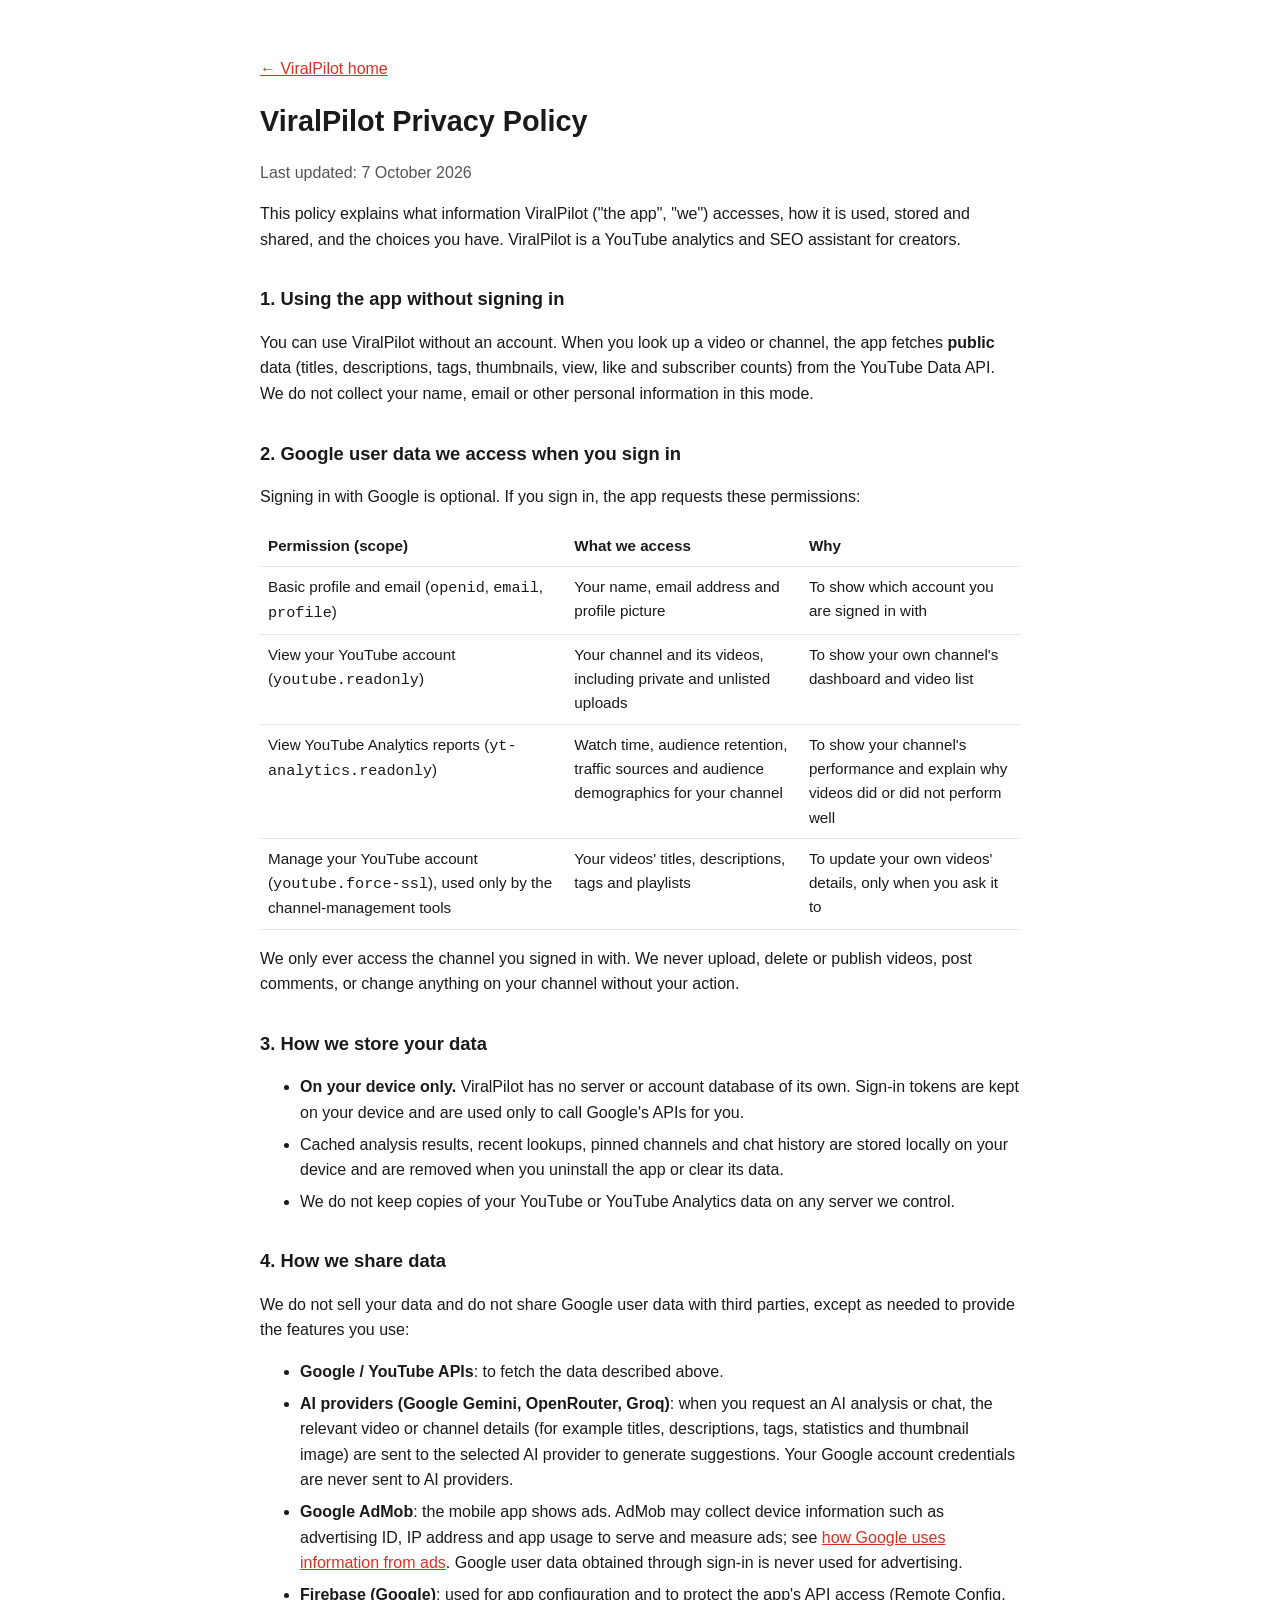
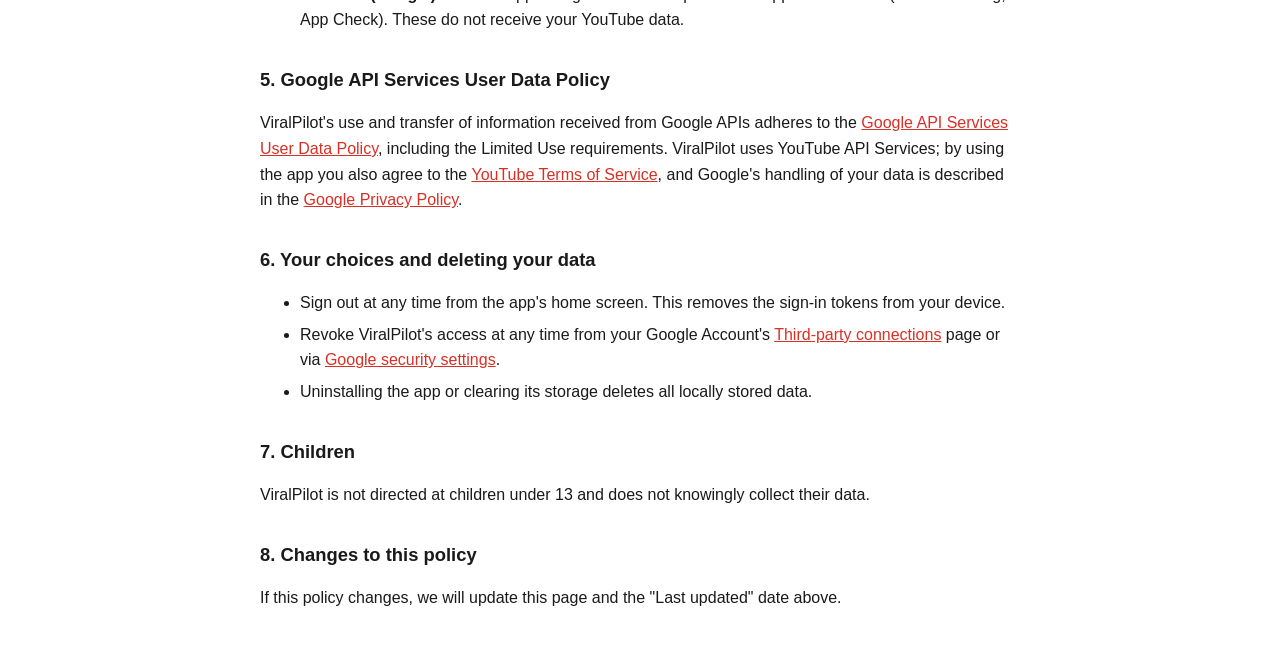
==== privacy.html @ 3373c1d6 "Add ViralPilot homepage and privacy policy for OAuth verification Co-Authored-By: Claude Opus 5.5 <n" ====
<!doctype html>
<html lang="en">
<head>
<meta charset="utf-8">
<meta name="viewport" content="width=device-width, initial-scale=1">
<title>ViralPilot Privacy Policy</title>
<style>
  :root { --bg:#ffffff; --fg:#1a1a1a; --muted:#555; --accent:#d93025; --line:#e5e5e5; }
  @media (prefers-color-scheme: dark) { :root { --bg:#121212; --fg:#eeeeee; --muted:#aaa; --accent:#ff6b5e; --line:#2a2a2a; } }
  body { margin:0; background:var(--bg); color:var(--fg); font:16px/1.6 -apple-system, BlinkMacSystemFont, "Segoe UI", Roboto, sans-serif; }
  main { max-width:760px; margin:0 auto; padding:40px 16px; }
  h1 { font-size:1.8rem; margin:0 0 4px; }
  h2 { font-size:1.15rem; margin-top:32px; }
  .muted { color:var(--muted); }
  a { color:var(--accent); }
  li { margin:6px 0; }
  table { border-collapse:collapse; width:100%; font-size:.95rem; }
  th, td { text-align:left; vertical-align:top; padding:8px; border-bottom:1px solid var(--line); }
  .wrap { overflow-x:auto; }
</style>
</head>
<body>
<main>
  <p><a href="./">← ViralPilot home</a></p>
  <h1>ViralPilot Privacy Policy</h1>
  <p class="muted">Last updated: 7 October 2026</p>

  <p>This policy explains what information ViralPilot ("the app", "we") accesses, how it is used,
  stored and shared, and the choices you have. ViralPilot is a YouTube analytics and SEO
  assistant for creators.</p>

  <h2>1. Using the app without signing in</h2>
  <p>You can use ViralPilot without an account. When you look up a video or channel, the app
  fetches <strong>public</strong> data (titles, descriptions, tags, thumbnails, view, like and
  subscriber counts) from the YouTube Data API. We do not collect your name, email or other
  personal information in this mode.</p>

  <h2>2. Google user data we access when you sign in</h2>
  <p>Signing in with Google is optional. If you sign in, the app requests these permissions:</p>
  <div class="wrap"><table>
    <tr><th>Permission (scope)</th><th>What we access</th><th>Why</th></tr>
    <tr><td>Basic profile and email (<code>openid</code>, <code>email</code>, <code>profile</code>)</td>
        <td>Your name, email address and profile picture</td>
        <td>To show which account you are signed in with</td></tr>
    <tr><td>View your YouTube account (<code>youtube.readonly</code>)</td>
        <td>Your channel and its videos, including private and unlisted uploads</td>
        <td>To show your own channel's dashboard and video list</td></tr>
    <tr><td>View YouTube Analytics reports (<code>yt-analytics.readonly</code>)</td>
        <td>Watch time, audience retention, traffic sources and audience demographics for your channel</td>
        <td>To show your channel's performance and explain why videos did or did not perform well</td></tr>
    <tr><td>Manage your YouTube account (<code>youtube.force-ssl</code>), used only by the channel-management tools</td>
        <td>Your videos' titles, descriptions, tags and playlists</td>
        <td>To update your own videos' details, only when you ask it to</td></tr>
  </table></div>
  <p>We only ever access the channel you signed in with. We never upload, delete or publish
  videos, post comments, or change anything on your channel without your action.</p>

  <h2>3. How we store your data</h2>
  <ul>
    <li><strong>On your device only.</strong> ViralPilot has no server or account database of its own.
      Sign-in tokens are kept on your device and are used only to call Google's APIs for you.</li>
    <li>Cached analysis results, recent lookups, pinned channels and chat history are stored
      locally on your device and are removed when you uninstall the app or clear its data.</li>
    <li>We do not keep copies of your YouTube or YouTube Analytics data on any server we control.</li>
  </ul>

  <h2>4. How we share data</h2>
  <p>We do not sell your data and do not share Google user data with third parties, except as
  needed to provide the features you use:</p>
  <ul>
    <li><strong>Google / YouTube APIs</strong>: to fetch the data described above.</li>
    <li><strong>AI providers (Google Gemini, OpenRouter, Groq)</strong>: when you request an AI analysis
      or chat, the relevant video or channel details (for example titles, descriptions, tags,
      statistics and thumbnail image) are sent to the selected AI provider to generate suggestions.
      Your Google account credentials are never sent to AI providers.</li>
    <li><strong>Google AdMob</strong>: the mobile app shows ads. AdMob may collect device information
      such as advertising ID, IP address and app usage to serve and measure ads; see
      <a href="https://policies.google.com/technologies/ads">how Google uses information from ads</a>.
      Google user data obtained through sign-in is never used for advertising.</li>
    <li><strong>Firebase (Google)</strong>: used for app configuration and to protect the app's API
      access (Remote Config, App Check). These do not receive your YouTube data.</li>
  </ul>

  <h2>5. Google API Services User Data Policy</h2>
  <p>ViralPilot's use and transfer of information received from Google APIs adheres to the
  <a href="https://developers.google.com/terms/api-services-user-data-policy">Google API Services User Data Policy</a>,
  including the Limited Use requirements. ViralPilot uses YouTube API Services; by using the app
  you also agree to the <a href="https://www.youtube.com/t/terms">YouTube Terms of Service</a>, and
  Google's handling of your data is described in the
  <a href="https://policies.google.com/privacy">Google Privacy Policy</a>.</p>

  <h2>6. Your choices and deleting your data</h2>
  <ul>
    <li>Sign out at any time from the app's home screen. This removes the sign-in tokens from your device.</li>
    <li>Revoke ViralPilot's access at any time from your Google Account's
      <a href="https://myaccount.google.com/permissions">Third-party connections</a> page or via
      <a href="https://security.google.com/settings/security/permissions">Google security settings</a>.</li>
    <li>Uninstalling the app or clearing its storage deletes all locally stored data.</li>
  </ul>

  <h2>7. Children</h2>
  <p>ViralPilot is not directed at children under 13 and does not knowingly collect their data.</p>

  <h2>8. Changes to this policy</h2>
  <p>If this policy changes, we will update this page and the "Last updated" date above.</p>
</main>
</body>
</html>
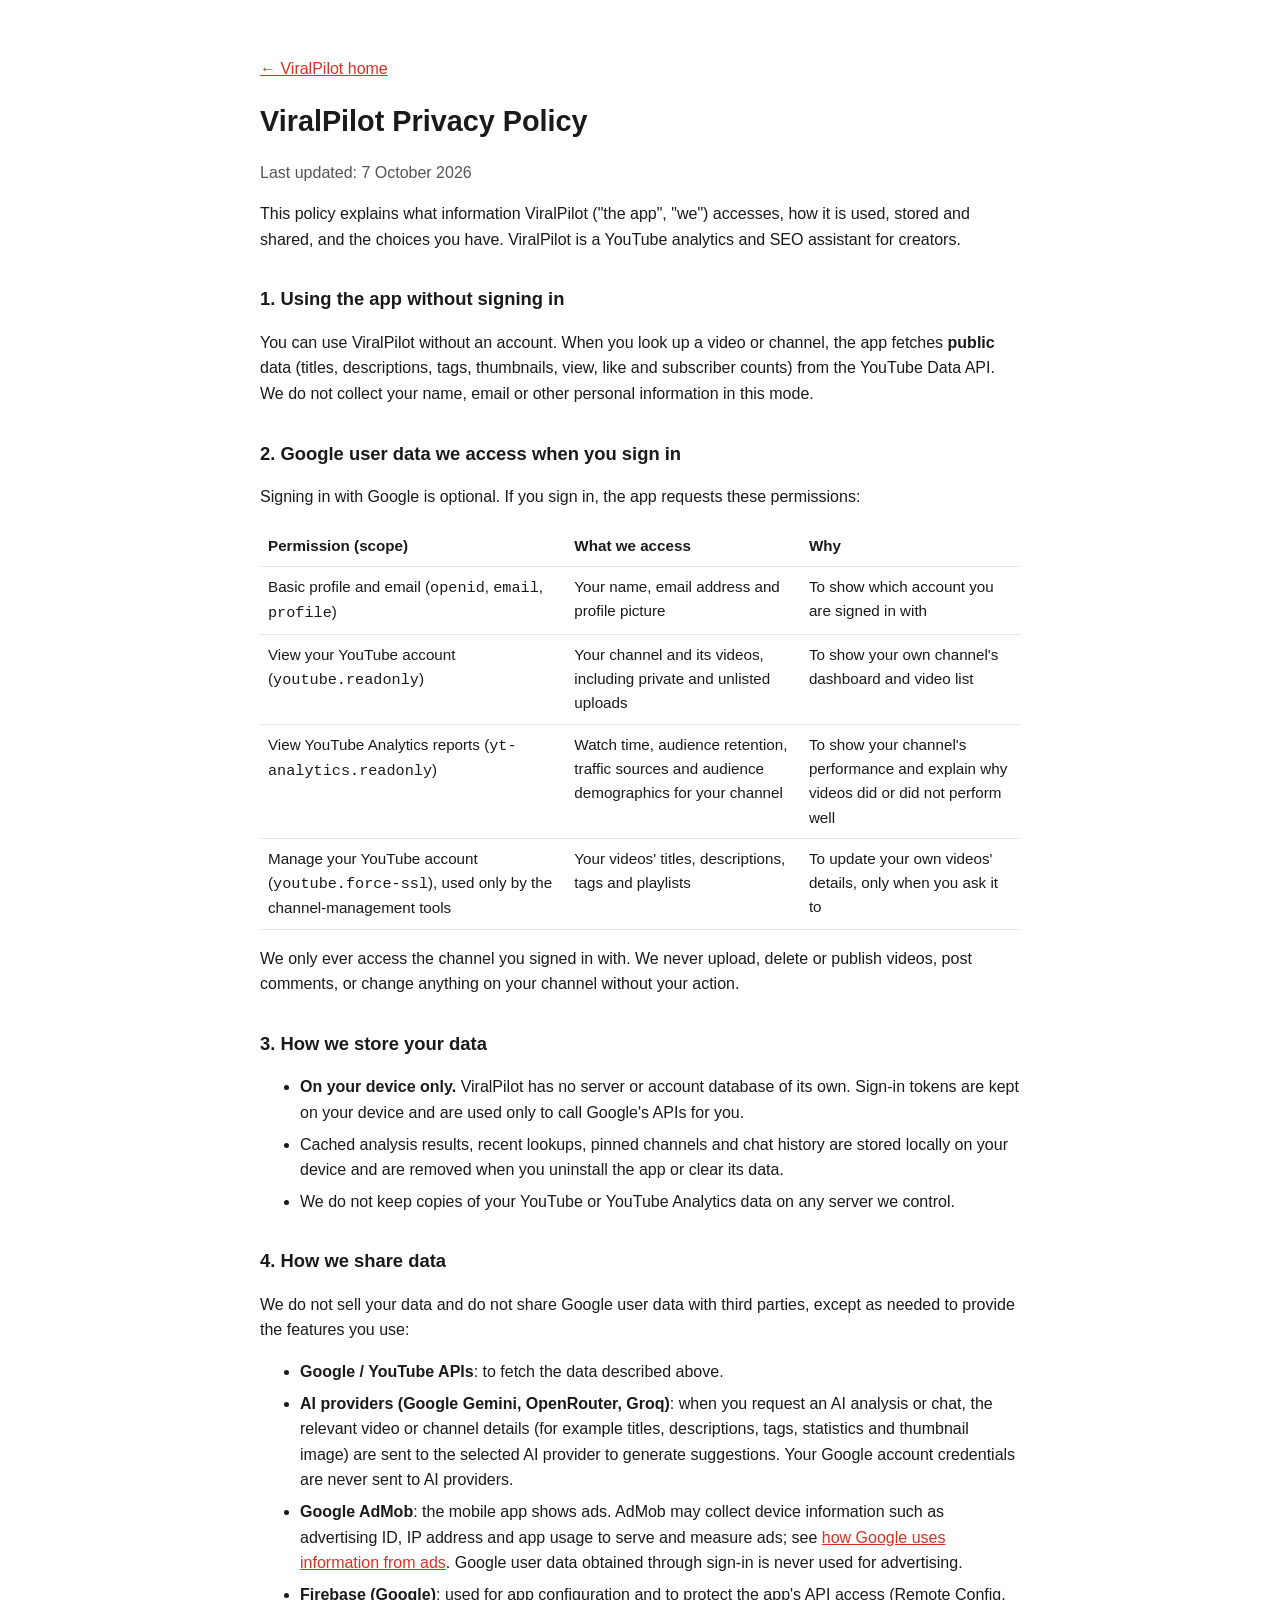
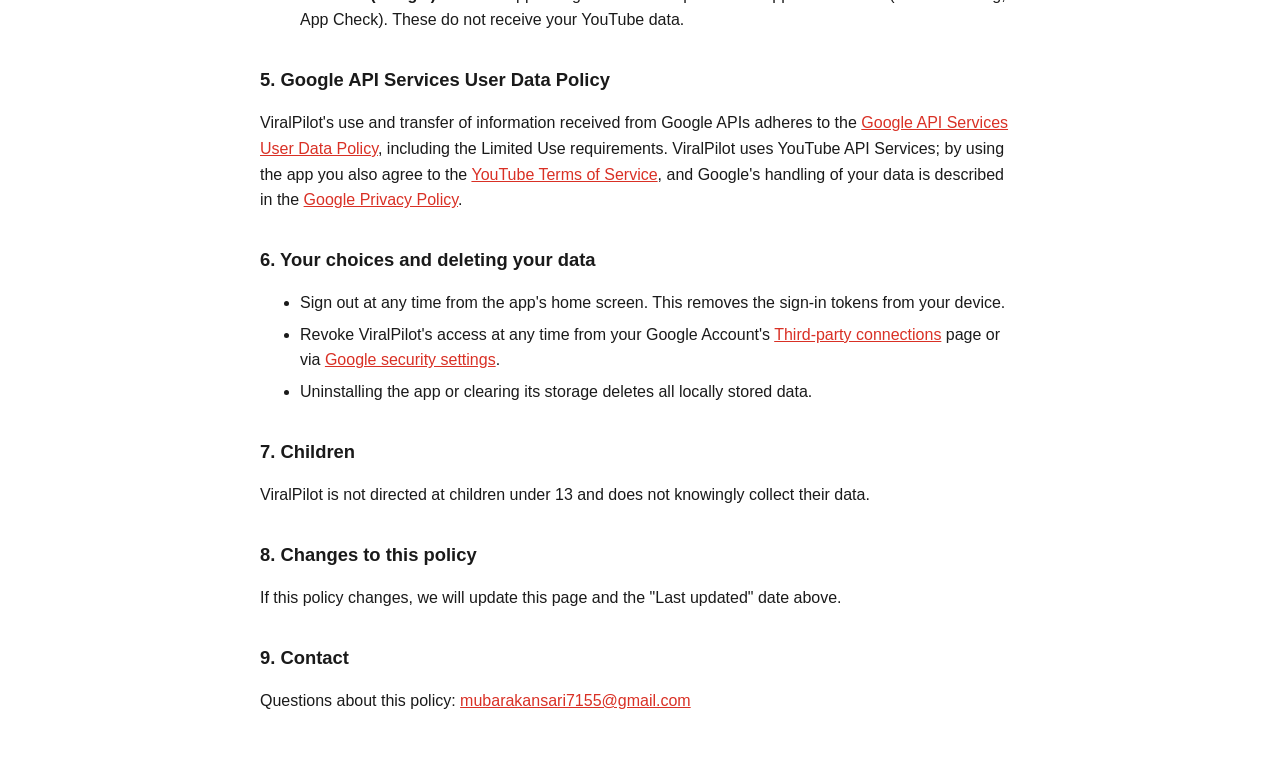
==== commit 98870415: "Add contact email to privacy policy Co-Authored-By: Claude Opus 5.5 <noreply@anthropic.com>" ====
--- a/privacy.html
+++ b/privacy.html
@@ -103,6 +103,9 @@
 
   <h2>8. Changes to this policy</h2>
   <p>If this policy changes, we will update this page and the "Last updated" date above.</p>
+
+  <h2>9. Contact</h2>
+  <p>Questions about this policy: <a href="mailto:mubarakansari7155@gmail.com">mubarakansari7155@gmail.com</a></p>
 </main>
 </body>
 </html>
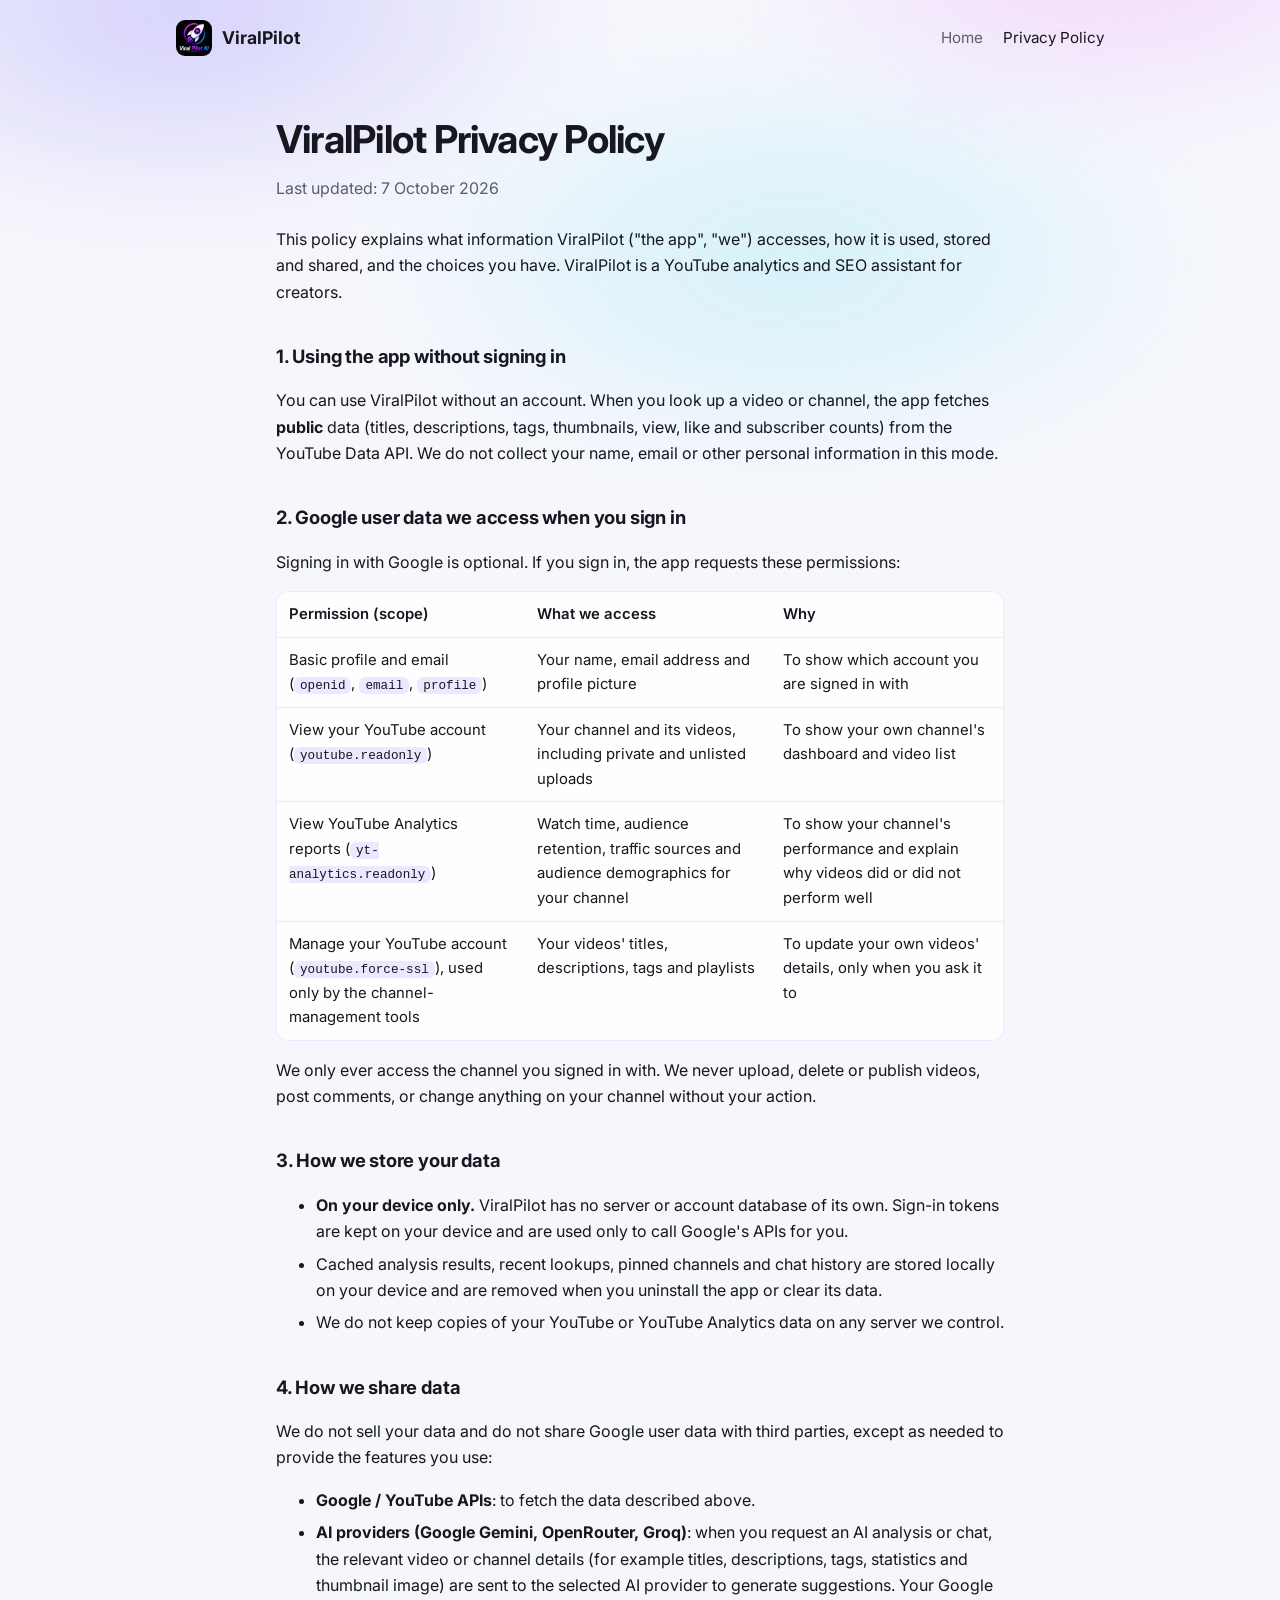
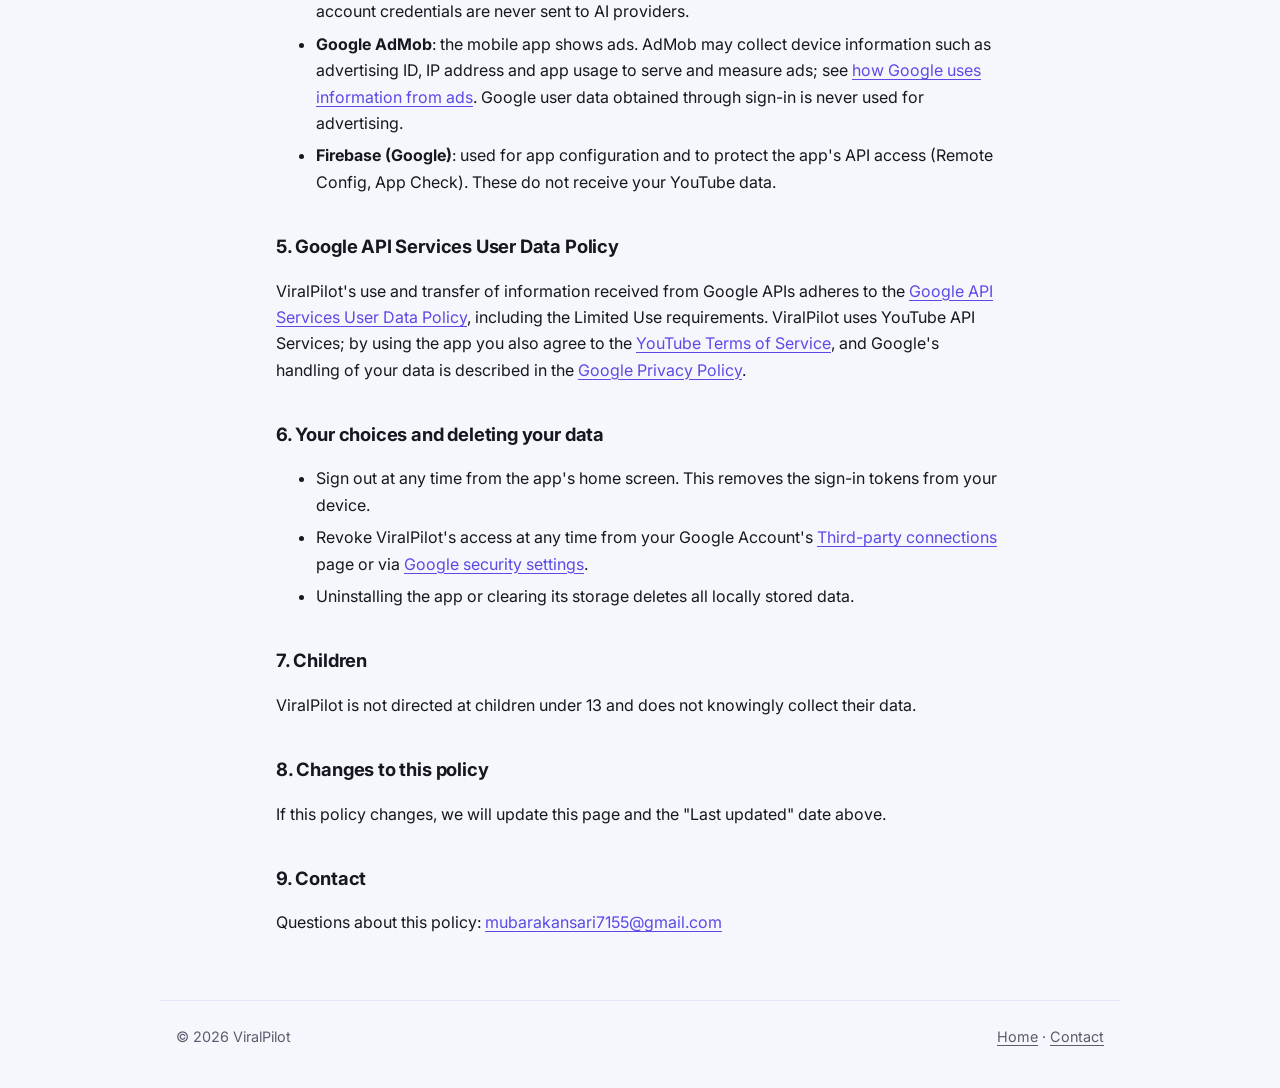
==== commit 6b37f7b2: "Restyle homepage and privacy policy with ViralPilot icon and theme Co-Authored-By: Claude Opus 5.5 <" ====
--- a/privacy.html
+++ b/privacy.html
@@ -4,26 +4,28 @@
 <meta charset="utf-8">
 <meta name="viewport" content="width=device-width, initial-scale=1">
 <title>ViralPilot Privacy Policy</title>
-<style>
-  :root { --bg:#ffffff; --fg:#1a1a1a; --muted:#555; --accent:#d93025; --line:#e5e5e5; }
-  @media (prefers-color-scheme: dark) { :root { --bg:#121212; --fg:#eeeeee; --muted:#aaa; --accent:#ff6b5e; --line:#2a2a2a; } }
-  body { margin:0; background:var(--bg); color:var(--fg); font:16px/1.6 -apple-system, BlinkMacSystemFont, "Segoe UI", Roboto, sans-serif; }
-  main { max-width:760px; margin:0 auto; padding:40px 16px; }
-  h1 { font-size:1.8rem; margin:0 0 4px; }
-  h2 { font-size:1.15rem; margin-top:32px; }
-  .muted { color:var(--muted); }
-  a { color:var(--accent); }
-  li { margin:6px 0; }
-  table { border-collapse:collapse; width:100%; font-size:.95rem; }
-  th, td { text-align:left; vertical-align:top; padding:8px; border-bottom:1px solid var(--line); }
-  .wrap { overflow-x:auto; }
-</style>
+<meta name="description" content="How ViralPilot accesses, uses, stores and shares data.">
+<meta name="theme-color" content="#07070c">
+<link rel="icon" type="image/png" sizes="32x32" href="assets/favicon-32.png">
+<link rel="icon" type="image/png" sizes="192x192" href="assets/icon-192.png">
+<link rel="apple-touch-icon" href="assets/apple-touch-icon.png">
+<link rel="preconnect" href="https://fonts.googleapis.com">
+<link rel="preconnect" href="https://fonts.gstatic.com" crossorigin>
+<link rel="stylesheet" href="https://fonts.googleapis.com/css2?family=Inter:wght@400;600;700&display=swap">
+<link rel="stylesheet" href="assets/style.css">
 </head>
 <body>
-<main>
-  <p><a href="./">← ViralPilot home</a></p>
+<header class="site-header">
+  <a class="brand" href="./"><img src="assets/icon-192.png" alt="">ViralPilot</a>
+  <nav>
+    <a href="./">Home</a>
+    <a href="privacy.html" aria-current="page">Privacy Policy</a>
+  </nav>
+</header>
+
+<main class="doc">
   <h1>ViralPilot Privacy Policy</h1>
-  <p class="muted">Last updated: 7 October 2026</p>
+  <p class="updated">Last updated: 7 October 2026</p>
 
   <p>This policy explains what information ViralPilot ("the app", "we") accesses, how it is used,
   stored and shared, and the choices you have. ViralPilot is a YouTube analytics and SEO
@@ -37,7 +39,7 @@
 
   <h2>2. Google user data we access when you sign in</h2>
   <p>Signing in with Google is optional. If you sign in, the app requests these permissions:</p>
-  <div class="wrap"><table>
+  <div class="table-wrap"><table>
     <tr><th>Permission (scope)</th><th>What we access</th><th>Why</th></tr>
     <tr><td>Basic profile and email (<code>openid</code>, <code>email</code>, <code>profile</code>)</td>
         <td>Your name, email address and profile picture</td>
@@ -107,5 +109,10 @@
   <h2>9. Contact</h2>
   <p>Questions about this policy: <a href="mailto:mubarakansari7155@gmail.com">mubarakansari7155@gmail.com</a></p>
 </main>
+
+<footer class="site-footer">
+  <span>© 2026 ViralPilot</span>
+  <span><a href="./">Home</a> · <a href="mailto:mubarakansari7155@gmail.com">Contact</a></span>
+</footer>
 </body>
 </html>
--- a/assets/style.css
+++ b/assets/style.css
@@ -0,0 +1,140 @@
+/* ViralPilot site styles: "Aurora" palette from the app's lib/theme/app_theme.dart */
+:root {
+  --accent: #7c6cff;
+  --accent2: #22d3ee;
+  --accent3: #e056fd;
+  --gradient: linear-gradient(135deg, var(--accent), var(--accent3), var(--accent2));
+  --bg: #f6f7fc;
+  --surface: rgba(255, 255, 255, 0.85);
+  --border: rgba(124, 108, 255, 0.14);
+  --fg: #16171f;
+  --muted: #5b5d6e;
+  --link: #5b4ae6;
+}
+@media (prefers-color-scheme: dark) {
+  :root {
+    --bg: #07070c;
+    --surface: rgba(18, 19, 28, 0.78);
+    --border: rgba(124, 108, 255, 0.2);
+    --fg: #ececf3;
+    --muted: #a3a5b8;
+    --link: #a99fff;
+  }
+}
+
+* { box-sizing: border-box; }
+html { -webkit-text-size-adjust: 100%; }
+body {
+  margin: 0;
+  min-height: 100vh;
+  background: var(--bg);
+  color: var(--fg);
+  font: 16px/1.65 "Inter", -apple-system, BlinkMacSystemFont, "Segoe UI", Roboto, sans-serif;
+  overflow-x: hidden;
+}
+/* Soft aurora glow behind the page, like the app's AuroraBackdrop */
+body::before {
+  content: "";
+  position: fixed;
+  inset: -20% -10% auto -10%;
+  height: 70vh;
+  background:
+    radial-gradient(40% 50% at 20% 30%, rgba(124, 108, 255, 0.28), transparent 70%),
+    radial-gradient(35% 45% at 80% 20%, rgba(224, 86, 253, 0.2), transparent 70%),
+    radial-gradient(40% 50% at 60% 70%, rgba(34, 211, 238, 0.16), transparent 70%);
+  filter: blur(40px);
+  pointer-events: none;
+  z-index: -1;
+}
+
+a { color: var(--link); text-underline-offset: 3px; }
+a:hover { color: var(--accent3); }
+code {
+  font: 0.85em ui-monospace, SFMono-Regular, Menlo, monospace;
+  padding: 1px 6px;
+  border-radius: 6px;
+  background: var(--border);
+  word-break: break-word;
+}
+
+/* Header */
+.site-header {
+  max-width: 960px;
+  margin: 0 auto;
+  padding: 20px 16px;
+  display: flex;
+  align-items: center;
+  justify-content: space-between;
+  gap: 16px;
+}
+.brand { display: flex; align-items: center; gap: 10px; text-decoration: none; color: var(--fg); font-weight: 700; font-size: 1.1rem; }
+.brand img { width: 36px; height: 36px; border-radius: 9px; }
+.site-header nav { display: flex; gap: 20px; font-size: 0.95rem; }
+.site-header nav a { color: var(--muted); text-decoration: none; }
+.site-header nav a:hover, .site-header nav a[aria-current="page"] { color: var(--fg); }
+
+main { max-width: 960px; margin: 0 auto; padding: 0 16px 48px; }
+
+/* Home hero */
+.hero { text-align: center; padding: 48px 0 40px; }
+.hero img { width: 128px; height: 128px; border-radius: 28px; box-shadow: 0 16px 48px rgba(124, 108, 255, 0.35); }
+.hero h1 { font-size: clamp(2.2rem, 6vw, 3.2rem); line-height: 1.15; margin: 24px 0 8px; letter-spacing: -0.02em; }
+.gradient-text { background: var(--gradient); -webkit-background-clip: text; background-clip: text; color: transparent; }
+.hero .tagline { font-size: 1.2rem; color: var(--muted); margin: 0 auto 16px; max-width: 560px; }
+.hero p { max-width: 640px; margin: 0 auto; }
+
+h2 { font-size: 1.35rem; margin: 48px 0 16px; letter-spacing: -0.01em; }
+
+/* Feature cards */
+.features { display: grid; grid-template-columns: repeat(auto-fit, minmax(260px, 1fr)); gap: 16px; }
+.card {
+  background: var(--surface);
+  border: 1px solid var(--border);
+  border-radius: 16px;
+  padding: 20px;
+  backdrop-filter: blur(12px);
+  -webkit-backdrop-filter: blur(12px);
+}
+.card h3 { margin: 0 0 6px; font-size: 1.05rem; }
+.card p { margin: 0; color: var(--muted); font-size: 0.95rem; }
+.card .icon {
+  width: 40px; height: 40px; border-radius: 10px;
+  display: grid; place-items: center;
+  background: var(--gradient); color: #fff; font-size: 1.2rem;
+  margin-bottom: 12px;
+}
+.callout { margin-top: 16px; }
+.callout p { color: var(--fg); font-size: 1rem; }
+
+/* Privacy policy */
+.doc { max-width: 760px; margin: 0 auto; }
+.doc h1 { font-size: clamp(1.8rem, 5vw, 2.4rem); margin: 32px 0 4px; letter-spacing: -0.02em; }
+.doc .updated { color: var(--muted); margin: 0 0 24px; }
+.doc h2 { font-size: 1.15rem; margin: 36px 0 10px; }
+.doc li { margin: 6px 0; }
+.table-wrap { overflow-x: auto; border: 1px solid var(--border); border-radius: 12px; background: var(--surface); }
+table { border-collapse: collapse; width: 100%; font-size: 0.93rem; min-width: 560px; }
+th, td { text-align: left; vertical-align: top; padding: 10px 12px; border-bottom: 1px solid var(--border); }
+tr:last-child td { border-bottom: 0; }
+th { font-weight: 600; }
+
+/* Footer */
+.site-footer {
+  max-width: 960px;
+  margin: 0 auto;
+  padding: 24px 16px 40px;
+  border-top: 1px solid var(--border);
+  color: var(--muted);
+  font-size: 0.9rem;
+  display: flex;
+  flex-wrap: wrap;
+  gap: 8px 20px;
+  justify-content: space-between;
+}
+.site-footer a { color: var(--muted); }
+
+@media (max-width: 480px) {
+  .site-header nav { gap: 14px; }
+  .hero { padding-top: 24px; }
+  .hero img { width: 96px; height: 96px; border-radius: 22px; }
+}
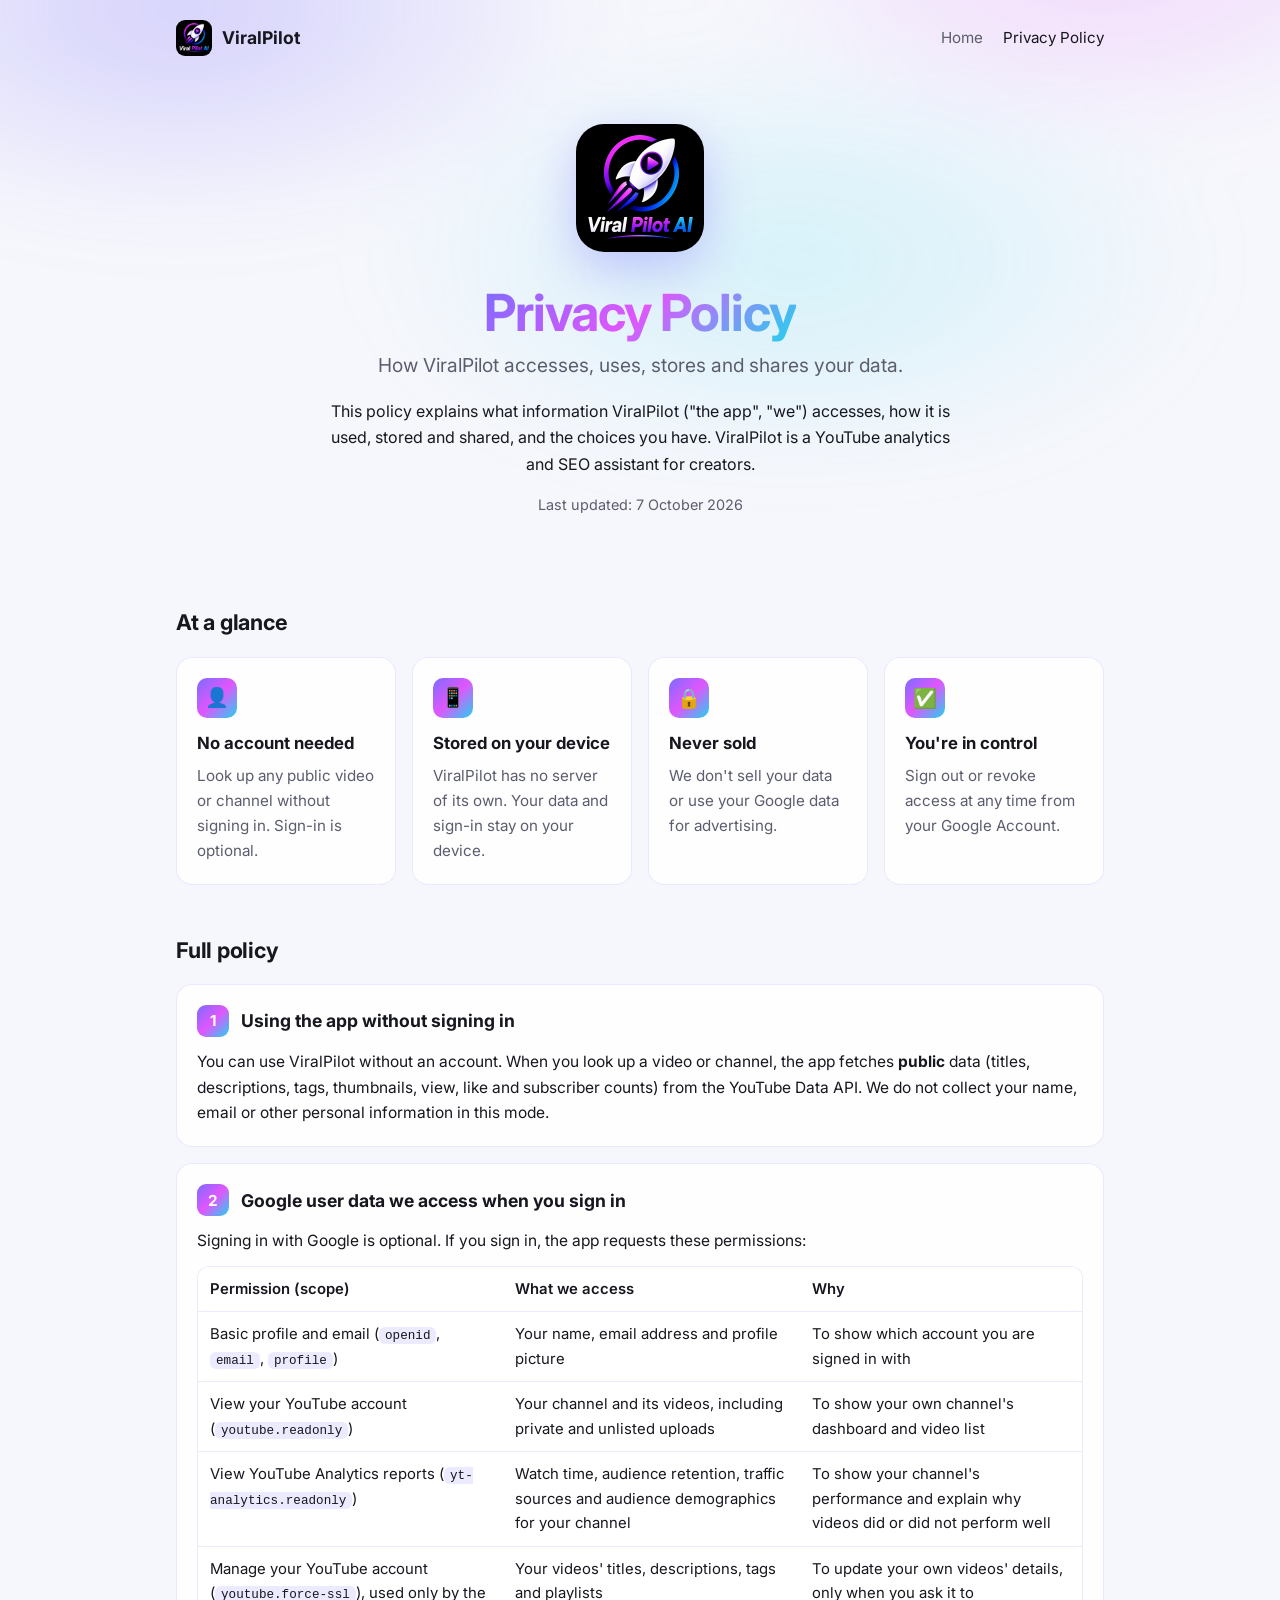
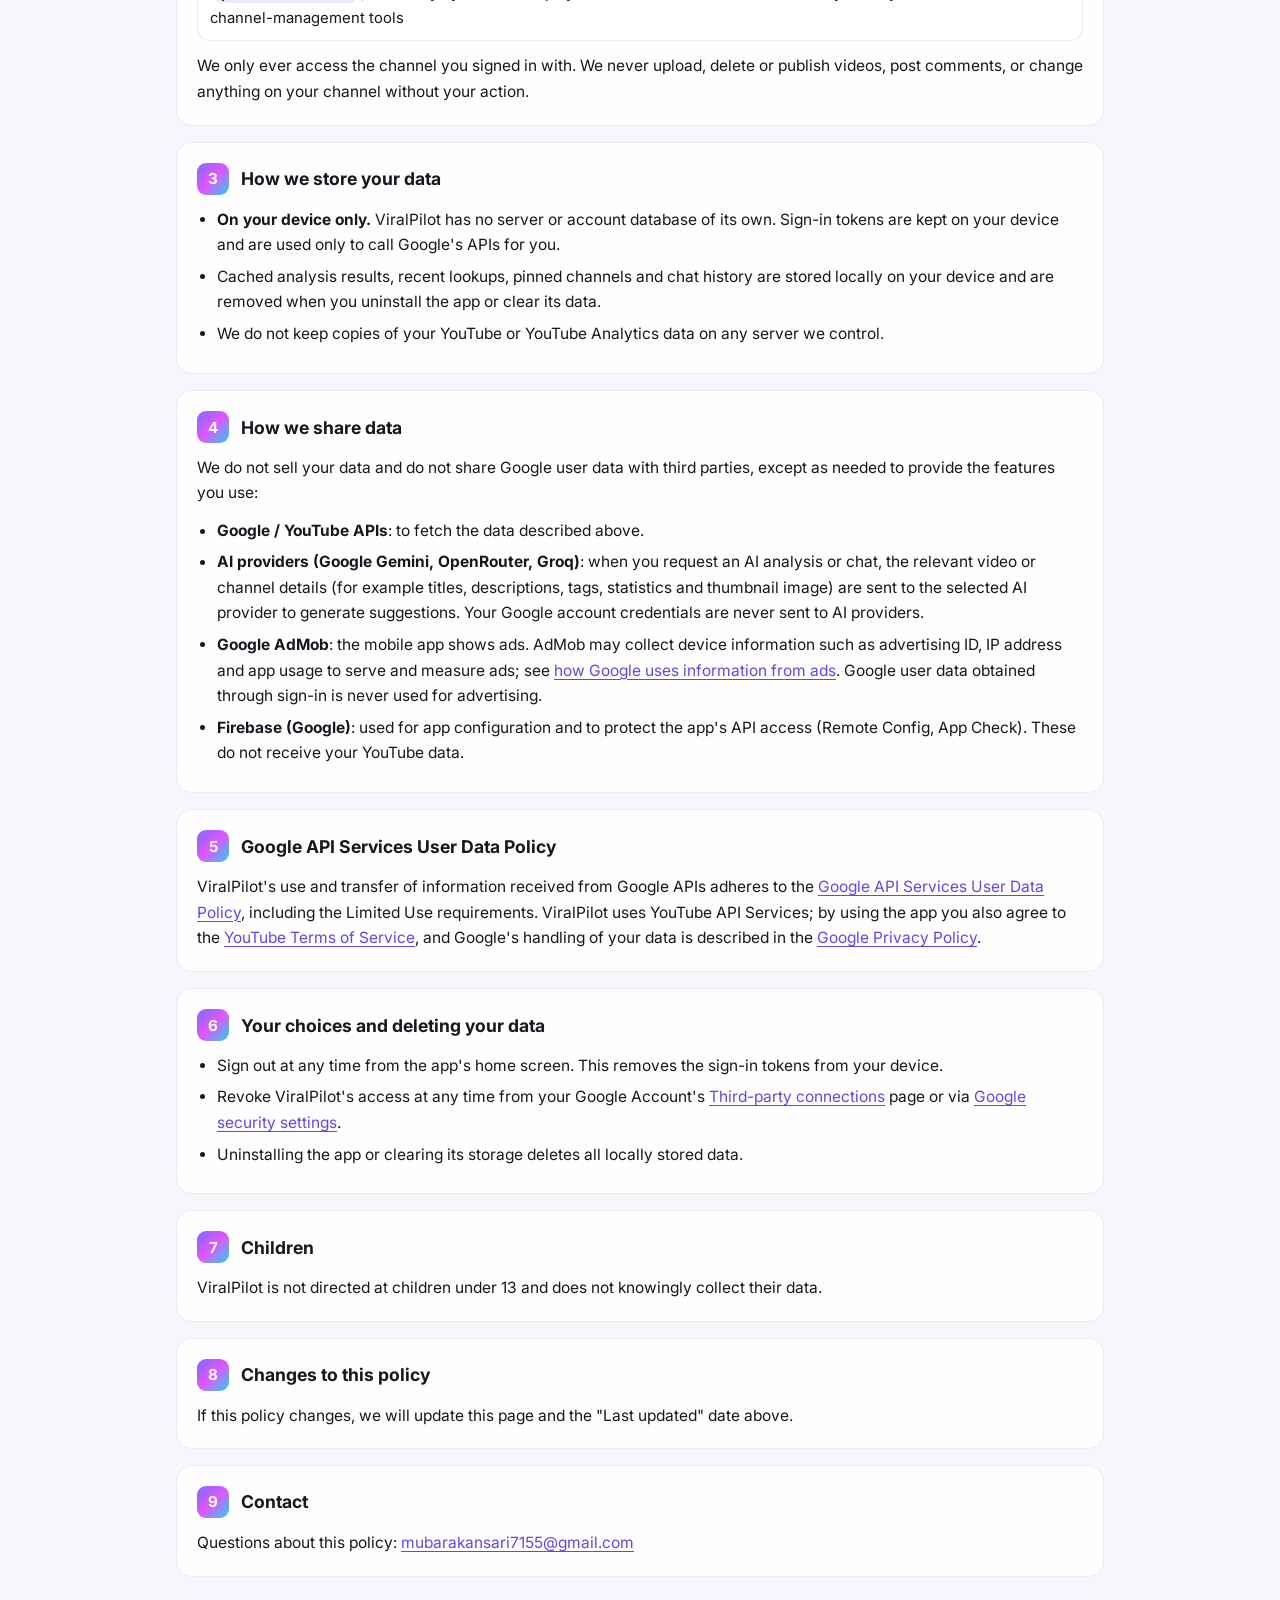
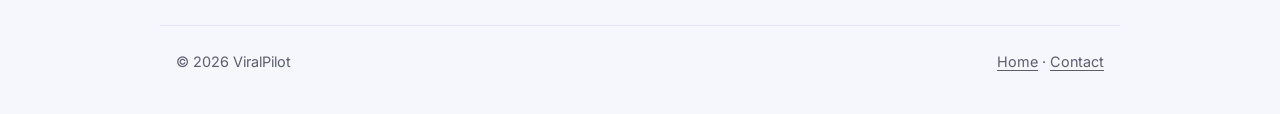
==== commit d771a369: "Redesign privacy policy to match homepage layout Co-Authored-By: Claude Opus 5.5 <noreply@anthropic." ====
--- a/privacy.html
+++ b/privacy.html
@@ -23,91 +23,131 @@
   </nav>
 </header>
 
-<main class="doc">
-  <h1>ViralPilot Privacy Policy</h1>
-  <p class="updated">Last updated: 7 October 2026</p>
-
-  <p>This policy explains what information ViralPilot ("the app", "we") accesses, how it is used,
+<main>
+  <section class="hero">
+    <img src="assets/icon-512.png" alt="ViralPilot app icon">
+    <h1><span class="gradient-text">Privacy Policy</span></h1>
+    <p class="tagline">How ViralPilot accesses, uses, stores and shares your data.</p>
+    <p class="lead">This policy explains what information ViralPilot ("the app", "we") accesses, how it is used,
   stored and shared, and the choices you have. ViralPilot is a YouTube analytics and SEO
   assistant for creators.</p>
+    <p class="updated">Last updated: 7 October 2026</p>
+  </section>
 
-  <h2>1. Using the app without signing in</h2>
-  <p>You can use ViralPilot without an account. When you look up a video or channel, the app
-  fetches <strong>public</strong> data (titles, descriptions, tags, thumbnails, view, like and
-  subscriber counts) from the YouTube Data API. We do not collect your name, email or other
-  personal information in this mode.</p>
+  <h2>At a glance</h2>
+  <div class="features glance">
+    <div class="card">
+      <div class="icon" aria-hidden="true">👤</div>
+      <h3>No account needed</h3>
+      <p>Look up any public video or channel without signing in. Sign-in is optional.</p>
+    </div>
+    <div class="card">
+      <div class="icon" aria-hidden="true">📱</div>
+      <h3>Stored on your device</h3>
+      <p>ViralPilot has no server of its own. Your data and sign-in stay on your device.</p>
+    </div>
+    <div class="card">
+      <div class="icon" aria-hidden="true">🔒</div>
+      <h3>Never sold</h3>
+      <p>We don't sell your data or use your Google data for advertising.</p>
+    </div>
+    <div class="card">
+      <div class="icon" aria-hidden="true">✅</div>
+      <h3>You're in control</h3>
+      <p>Sign out or revoke access at any time from your Google Account.</p>
+    </div>
+  </div>
 
-  <h2>2. Google user data we access when you sign in</h2>
-  <p>Signing in with Google is optional. If you sign in, the app requests these permissions:</p>
-  <div class="table-wrap"><table>
-    <tr><th>Permission (scope)</th><th>What we access</th><th>Why</th></tr>
-    <tr><td>Basic profile and email (<code>openid</code>, <code>email</code>, <code>profile</code>)</td>
-        <td>Your name, email address and profile picture</td>
-        <td>To show which account you are signed in with</td></tr>
-    <tr><td>View your YouTube account (<code>youtube.readonly</code>)</td>
-        <td>Your channel and its videos, including private and unlisted uploads</td>
-        <td>To show your own channel's dashboard and video list</td></tr>
-    <tr><td>View YouTube Analytics reports (<code>yt-analytics.readonly</code>)</td>
-        <td>Watch time, audience retention, traffic sources and audience demographics for your channel</td>
-        <td>To show your channel's performance and explain why videos did or did not perform well</td></tr>
-    <tr><td>Manage your YouTube account (<code>youtube.force-ssl</code>), used only by the channel-management tools</td>
-        <td>Your videos' titles, descriptions, tags and playlists</td>
-        <td>To update your own videos' details, only when you ask it to</td></tr>
-  </table></div>
-  <p>We only ever access the channel you signed in with. We never upload, delete or publish
-  videos, post comments, or change anything on your channel without your action.</p>
-
-  <h2>3. How we store your data</h2>
-  <ul>
-    <li><strong>On your device only.</strong> ViralPilot has no server or account database of its own.
-      Sign-in tokens are kept on your device and are used only to call Google's APIs for you.</li>
-    <li>Cached analysis results, recent lookups, pinned channels and chat history are stored
-      locally on your device and are removed when you uninstall the app or clear its data.</li>
-    <li>We do not keep copies of your YouTube or YouTube Analytics data on any server we control.</li>
-  </ul>
-
-  <h2>4. How we share data</h2>
-  <p>We do not sell your data and do not share Google user data with third parties, except as
-  needed to provide the features you use:</p>
-  <ul>
-    <li><strong>Google / YouTube APIs</strong>: to fetch the data described above.</li>
-    <li><strong>AI providers (Google Gemini, OpenRouter, Groq)</strong>: when you request an AI analysis
-      or chat, the relevant video or channel details (for example titles, descriptions, tags,
-      statistics and thumbnail image) are sent to the selected AI provider to generate suggestions.
-      Your Google account credentials are never sent to AI providers.</li>
-    <li><strong>Google AdMob</strong>: the mobile app shows ads. AdMob may collect device information
-      such as advertising ID, IP address and app usage to serve and measure ads; see
-      <a href="https://policies.google.com/technologies/ads">how Google uses information from ads</a>.
-      Google user data obtained through sign-in is never used for advertising.</li>
-    <li><strong>Firebase (Google)</strong>: used for app configuration and to protect the app's API
-      access (Remote Config, App Check). These do not receive your YouTube data.</li>
-  </ul>
-
-  <h2>5. Google API Services User Data Policy</h2>
-  <p>ViralPilot's use and transfer of information received from Google APIs adheres to the
-  <a href="https://developers.google.com/terms/api-services-user-data-policy">Google API Services User Data Policy</a>,
-  including the Limited Use requirements. ViralPilot uses YouTube API Services; by using the app
-  you also agree to the <a href="https://www.youtube.com/t/terms">YouTube Terms of Service</a>, and
-  Google's handling of your data is described in the
-  <a href="https://policies.google.com/privacy">Google Privacy Policy</a>.</p>
-
-  <h2>6. Your choices and deleting your data</h2>
-  <ul>
-    <li>Sign out at any time from the app's home screen. This removes the sign-in tokens from your device.</li>
-    <li>Revoke ViralPilot's access at any time from your Google Account's
-      <a href="https://myaccount.google.com/permissions">Third-party connections</a> page or via
-      <a href="https://security.google.com/settings/security/permissions">Google security settings</a>.</li>
-    <li>Uninstalling the app or clearing its storage deletes all locally stored data.</li>
-  </ul>
-
-  <h2>7. Children</h2>
-  <p>ViralPilot is not directed at children under 13 and does not knowingly collect their data.</p>
-
-  <h2>8. Changes to this policy</h2>
-  <p>If this policy changes, we will update this page and the "Last updated" date above.</p>
-
-  <h2>9. Contact</h2>
-  <p>Questions about this policy: <a href="mailto:mubarakansari7155@gmail.com">mubarakansari7155@gmail.com</a></p>
+  <h2>Full policy</h2>
+  <div class="policy">
+    <section class="card policy-section" id="s1">
+      <h3><span class="num">1</span>Using the app without signing in</h3>
+    <p>You can use ViralPilot without an account. When you look up a video or channel, the app
+    fetches <strong>public</strong> data (titles, descriptions, tags, thumbnails, view, like and
+    subscriber counts) from the YouTube Data API. We do not collect your name, email or other
+    personal information in this mode.</p>
+    </section>
+    <section class="card policy-section" id="s2">
+      <h3><span class="num">2</span>Google user data we access when you sign in</h3>
+    <p>Signing in with Google is optional. If you sign in, the app requests these permissions:</p>
+    <div class="table-wrap"><table>
+      <tr><th>Permission (scope)</th><th>What we access</th><th>Why</th></tr>
+      <tr><td>Basic profile and email (<code>openid</code>, <code>email</code>, <code>profile</code>)</td>
+          <td>Your name, email address and profile picture</td>
+          <td>To show which account you are signed in with</td></tr>
+      <tr><td>View your YouTube account (<code>youtube.readonly</code>)</td>
+          <td>Your channel and its videos, including private and unlisted uploads</td>
+          <td>To show your own channel's dashboard and video list</td></tr>
+      <tr><td>View YouTube Analytics reports (<code>yt-analytics.readonly</code>)</td>
+          <td>Watch time, audience retention, traffic sources and audience demographics for your channel</td>
+          <td>To show your channel's performance and explain why videos did or did not perform well</td></tr>
+      <tr><td>Manage your YouTube account (<code>youtube.force-ssl</code>), used only by the channel-management tools</td>
+          <td>Your videos' titles, descriptions, tags and playlists</td>
+          <td>To update your own videos' details, only when you ask it to</td></tr>
+    </table></div>
+    <p>We only ever access the channel you signed in with. We never upload, delete or publish
+    videos, post comments, or change anything on your channel without your action.</p>
+    </section>
+    <section class="card policy-section" id="s3">
+      <h3><span class="num">3</span>How we store your data</h3>
+    <ul>
+      <li><strong>On your device only.</strong> ViralPilot has no server or account database of its own.
+        Sign-in tokens are kept on your device and are used only to call Google's APIs for you.</li>
+      <li>Cached analysis results, recent lookups, pinned channels and chat history are stored
+        locally on your device and are removed when you uninstall the app or clear its data.</li>
+      <li>We do not keep copies of your YouTube or YouTube Analytics data on any server we control.</li>
+    </ul>
+    </section>
+    <section class="card policy-section" id="s4">
+      <h3><span class="num">4</span>How we share data</h3>
+    <p>We do not sell your data and do not share Google user data with third parties, except as
+    needed to provide the features you use:</p>
+    <ul>
+      <li><strong>Google / YouTube APIs</strong>: to fetch the data described above.</li>
+      <li><strong>AI providers (Google Gemini, OpenRouter, Groq)</strong>: when you request an AI analysis
+        or chat, the relevant video or channel details (for example titles, descriptions, tags,
+        statistics and thumbnail image) are sent to the selected AI provider to generate suggestions.
+        Your Google account credentials are never sent to AI providers.</li>
+      <li><strong>Google AdMob</strong>: the mobile app shows ads. AdMob may collect device information
+        such as advertising ID, IP address and app usage to serve and measure ads; see
+        <a href="https://policies.google.com/technologies/ads">how Google uses information from ads</a>.
+        Google user data obtained through sign-in is never used for advertising.</li>
+      <li><strong>Firebase (Google)</strong>: used for app configuration and to protect the app's API
+        access (Remote Config, App Check). These do not receive your YouTube data.</li>
+    </ul>
+    </section>
+    <section class="card policy-section" id="s5">
+      <h3><span class="num">5</span>Google API Services User Data Policy</h3>
+    <p>ViralPilot's use and transfer of information received from Google APIs adheres to the
+    <a href="https://developers.google.com/terms/api-services-user-data-policy">Google API Services User Data Policy</a>,
+    including the Limited Use requirements. ViralPilot uses YouTube API Services; by using the app
+    you also agree to the <a href="https://www.youtube.com/t/terms">YouTube Terms of Service</a>, and
+    Google's handling of your data is described in the
+    <a href="https://policies.google.com/privacy">Google Privacy Policy</a>.</p>
+    </section>
+    <section class="card policy-section" id="s6">
+      <h3><span class="num">6</span>Your choices and deleting your data</h3>
+    <ul>
+      <li>Sign out at any time from the app's home screen. This removes the sign-in tokens from your device.</li>
+      <li>Revoke ViralPilot's access at any time from your Google Account's
+        <a href="https://myaccount.google.com/permissions">Third-party connections</a> page or via
+        <a href="https://security.google.com/settings/security/permissions">Google security settings</a>.</li>
+      <li>Uninstalling the app or clearing its storage deletes all locally stored data.</li>
+    </ul>
+    </section>
+    <section class="card policy-section" id="s7">
+      <h3><span class="num">7</span>Children</h3>
+    <p>ViralPilot is not directed at children under 13 and does not knowingly collect their data.</p>
+    </section>
+    <section class="card policy-section" id="s8">
+      <h3><span class="num">8</span>Changes to this policy</h3>
+    <p>If this policy changes, we will update this page and the "Last updated" date above.</p>
+    </section>
+    <section class="card policy-section" id="s9">
+      <h3><span class="num">9</span>Contact</h3>
+    <p>Questions about this policy: <a href="mailto:mubarakansari7155@gmail.com">mubarakansari7155@gmail.com</a></p>
+    </section>
+  </div>
 </main>
 
 <footer class="site-footer">
--- a/assets/style.css
+++ b/assets/style.css
@@ -104,14 +104,25 @@
   margin-bottom: 12px;
 }
 .callout { margin-top: 16px; }
+.glance { grid-template-columns: repeat(auto-fit, minmax(200px, 1fr)); }
 .callout p { color: var(--fg); font-size: 1rem; }
 
 /* Privacy policy */
-.doc { max-width: 760px; margin: 0 auto; }
-.doc h1 { font-size: clamp(1.8rem, 5vw, 2.4rem); margin: 32px 0 4px; letter-spacing: -0.02em; }
-.doc .updated { color: var(--muted); margin: 0 0 24px; }
-.doc h2 { font-size: 1.15rem; margin: 36px 0 10px; }
-.doc li { margin: 6px 0; }
+.hero .lead { max-width: 640px; margin: 0 auto; }
+.hero .updated { color: var(--muted); font-size: 0.9rem; margin: 16px auto 0; }
+.policy { display: grid; gap: 16px; }
+.policy-section h3 { display: flex; align-items: center; gap: 12px; font-size: 1.1rem; margin: 0 0 12px; }
+.policy-section .num {
+  flex: none;
+  width: 32px; height: 32px; border-radius: 9px;
+  display: grid; place-items: center;
+  background: var(--gradient); color: #fff; font-size: 0.95rem; font-weight: 700;
+}
+.policy-section p, .policy-section li { color: var(--fg); font-size: 0.97rem; }
+.policy-section p, .policy-section ul, .policy-section .table-wrap { margin: 0 0 12px; }
+.policy-section > :last-child { margin-bottom: 0; }
+.policy-section ul { padding-left: 20px; }
+.policy-section li { margin: 6px 0; }
 .table-wrap { overflow-x: auto; border: 1px solid var(--border); border-radius: 12px; background: var(--surface); }
 table { border-collapse: collapse; width: 100%; font-size: 0.93rem; min-width: 560px; }
 th, td { text-align: left; vertical-align: top; padding: 10px 12px; border-bottom: 1px solid var(--border); }
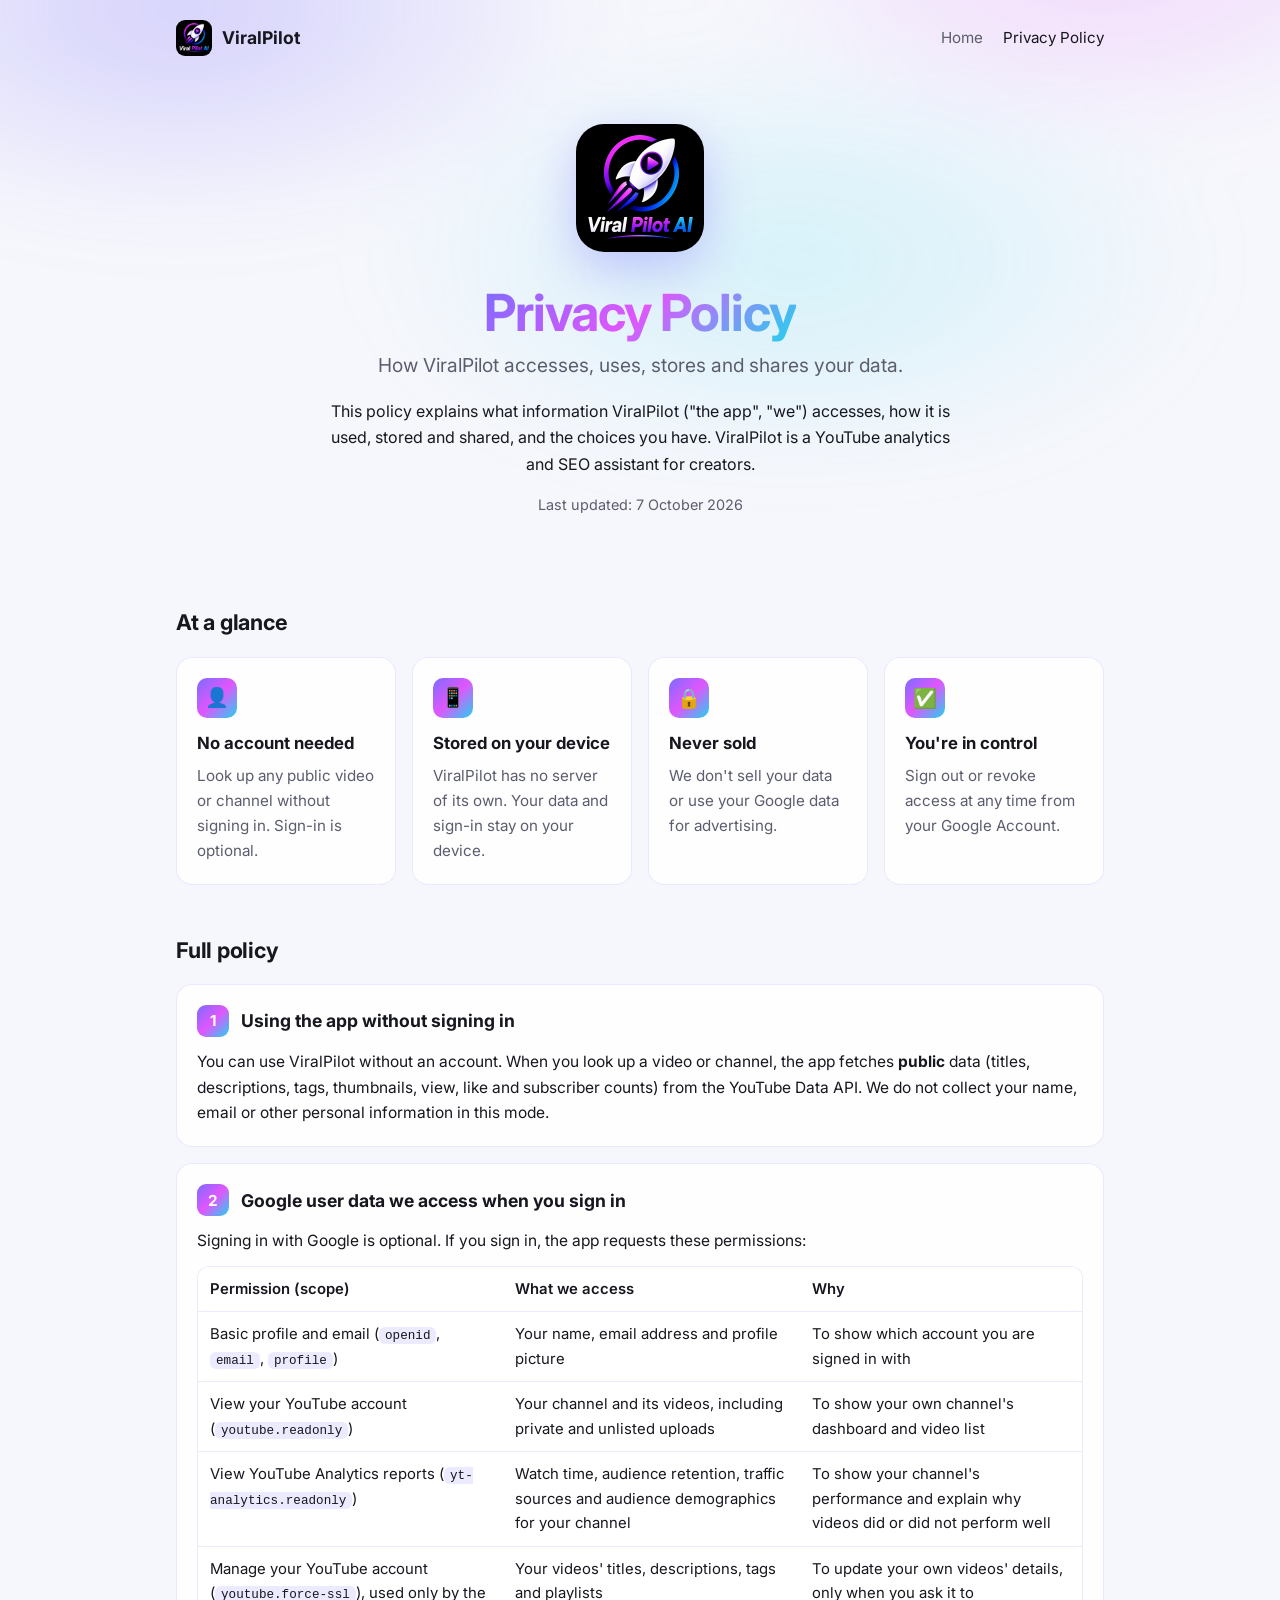
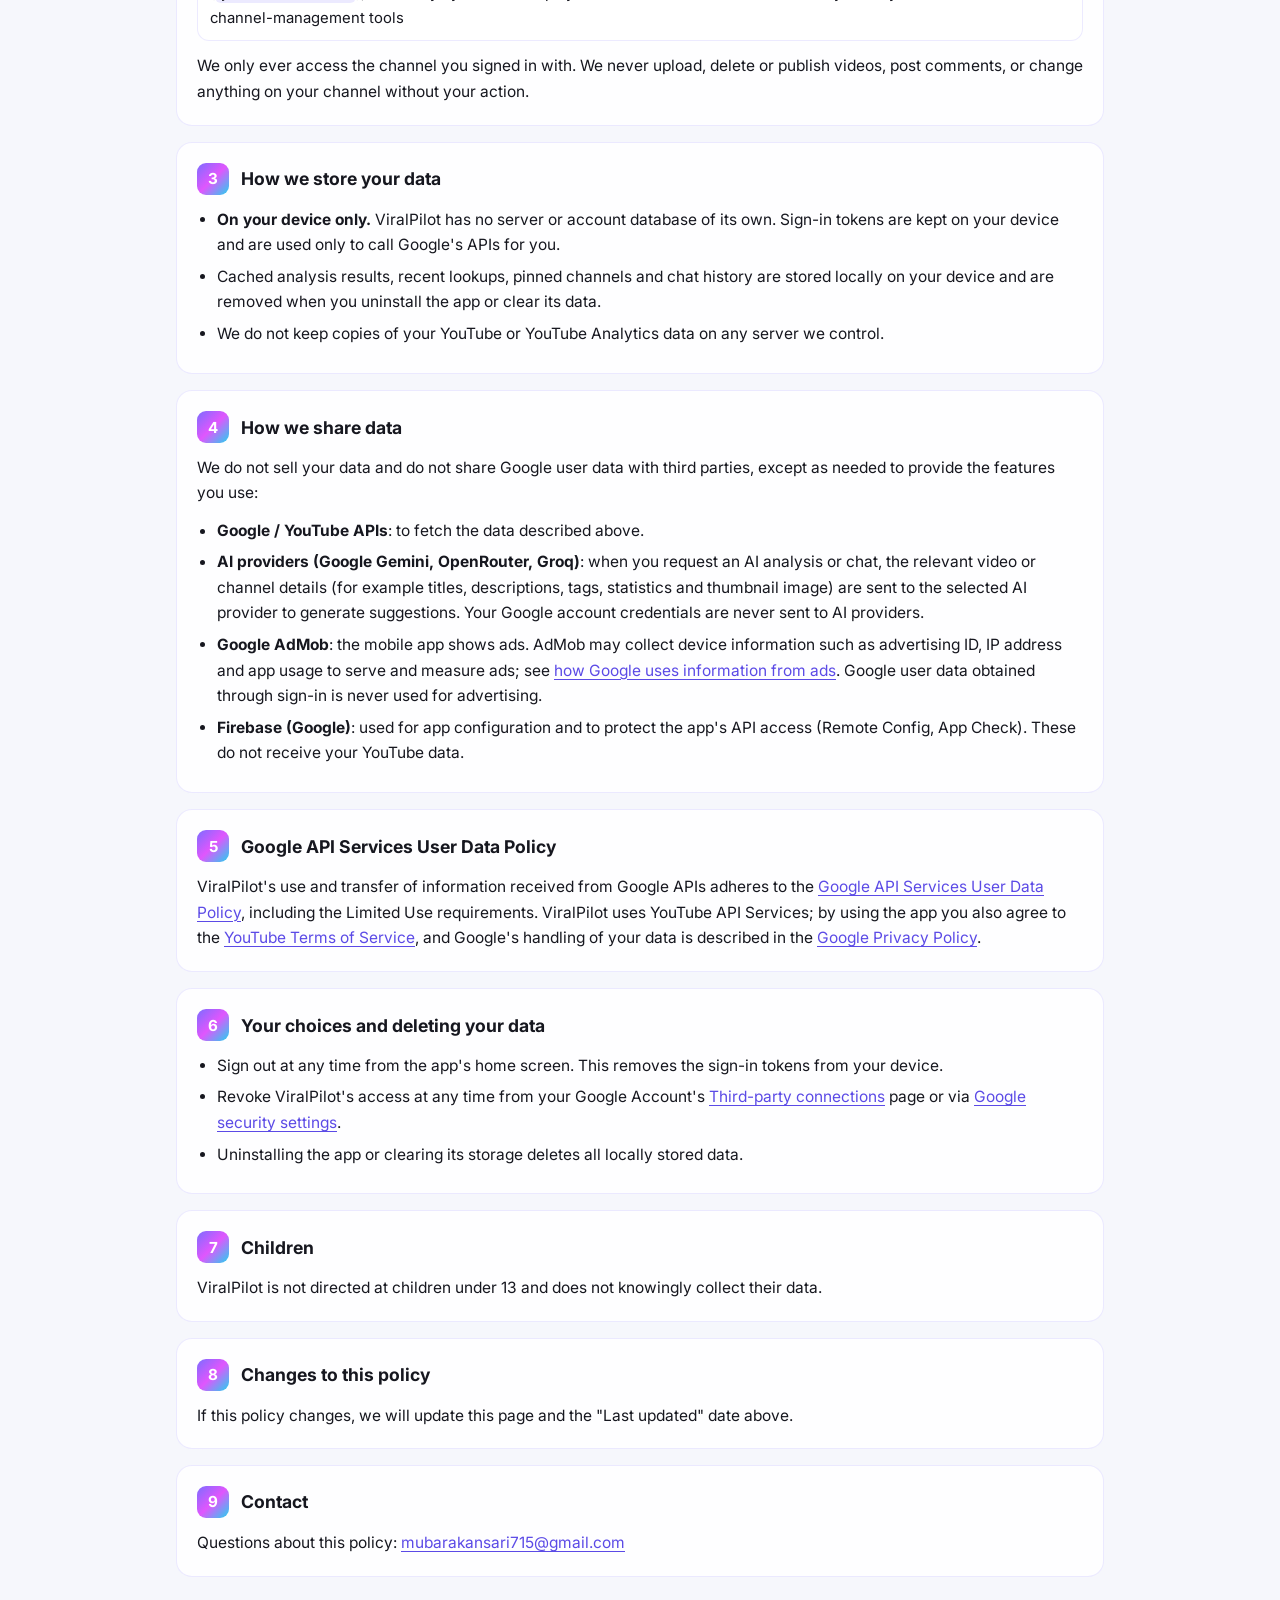
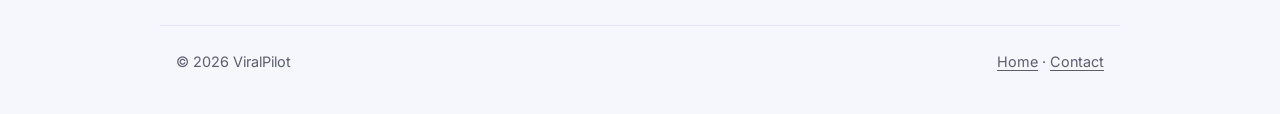
==== commit 7fed4fa6: "Fix contact email on privacy policy Co-Authored-By: Claude Opus 5.5 <noreply@anthropic.com>" ====
--- a/privacy.html
+++ b/privacy.html
@@ -145,14 +145,14 @@
     </section>
     <section class="card policy-section" id="s9">
       <h3><span class="num">9</span>Contact</h3>
-    <p>Questions about this policy: <a href="mailto:mubarakansari7155@gmail.com">mubarakansari7155@gmail.com</a></p>
+    <p>Questions about this policy: <a href="mailto:mubarakansari715@gmail.com">mubarakansari715@gmail.com</a></p>
     </section>
   </div>
 </main>
 
 <footer class="site-footer">
   <span>© 2026 ViralPilot</span>
-  <span><a href="./">Home</a> · <a href="mailto:mubarakansari7155@gmail.com">Contact</a></span>
+  <span><a href="./">Home</a> · <a href="mailto:mubarakansari715@gmail.com">Contact</a></span>
 </footer>
 </body>
 </html>
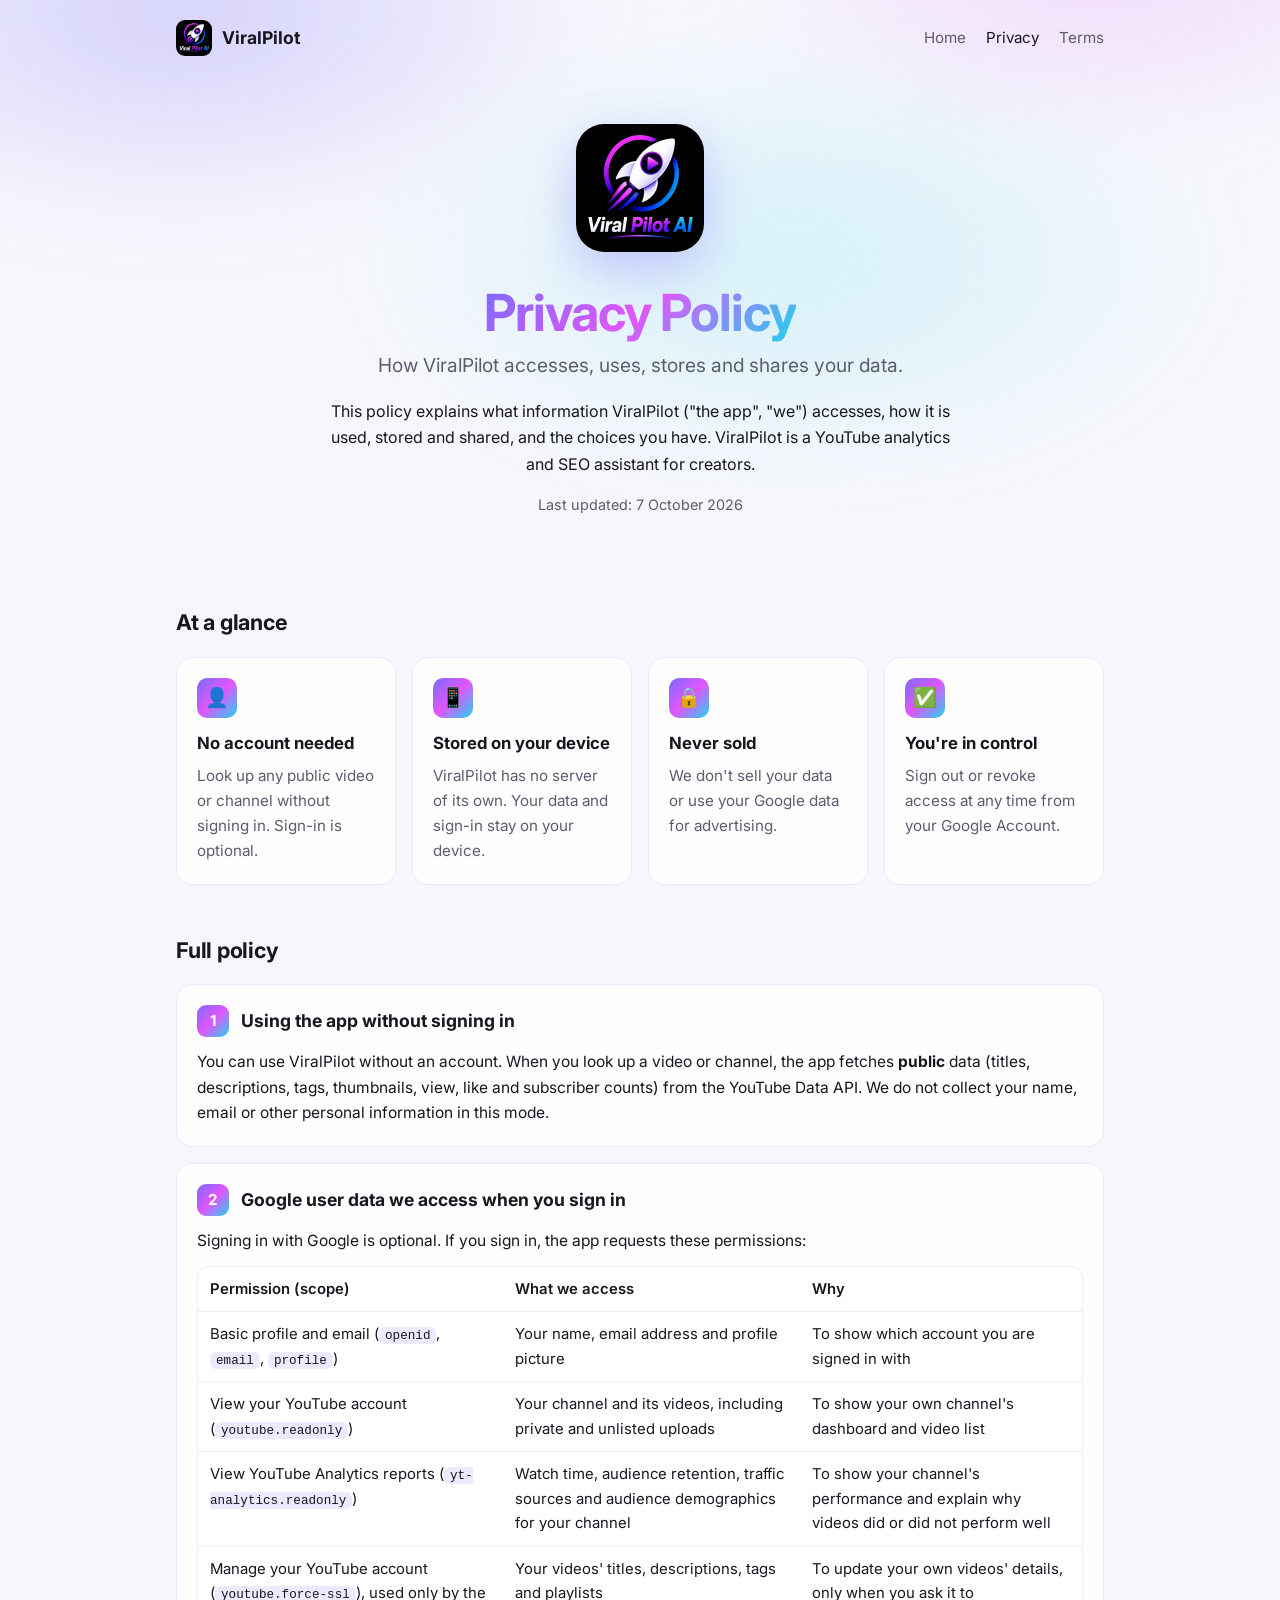
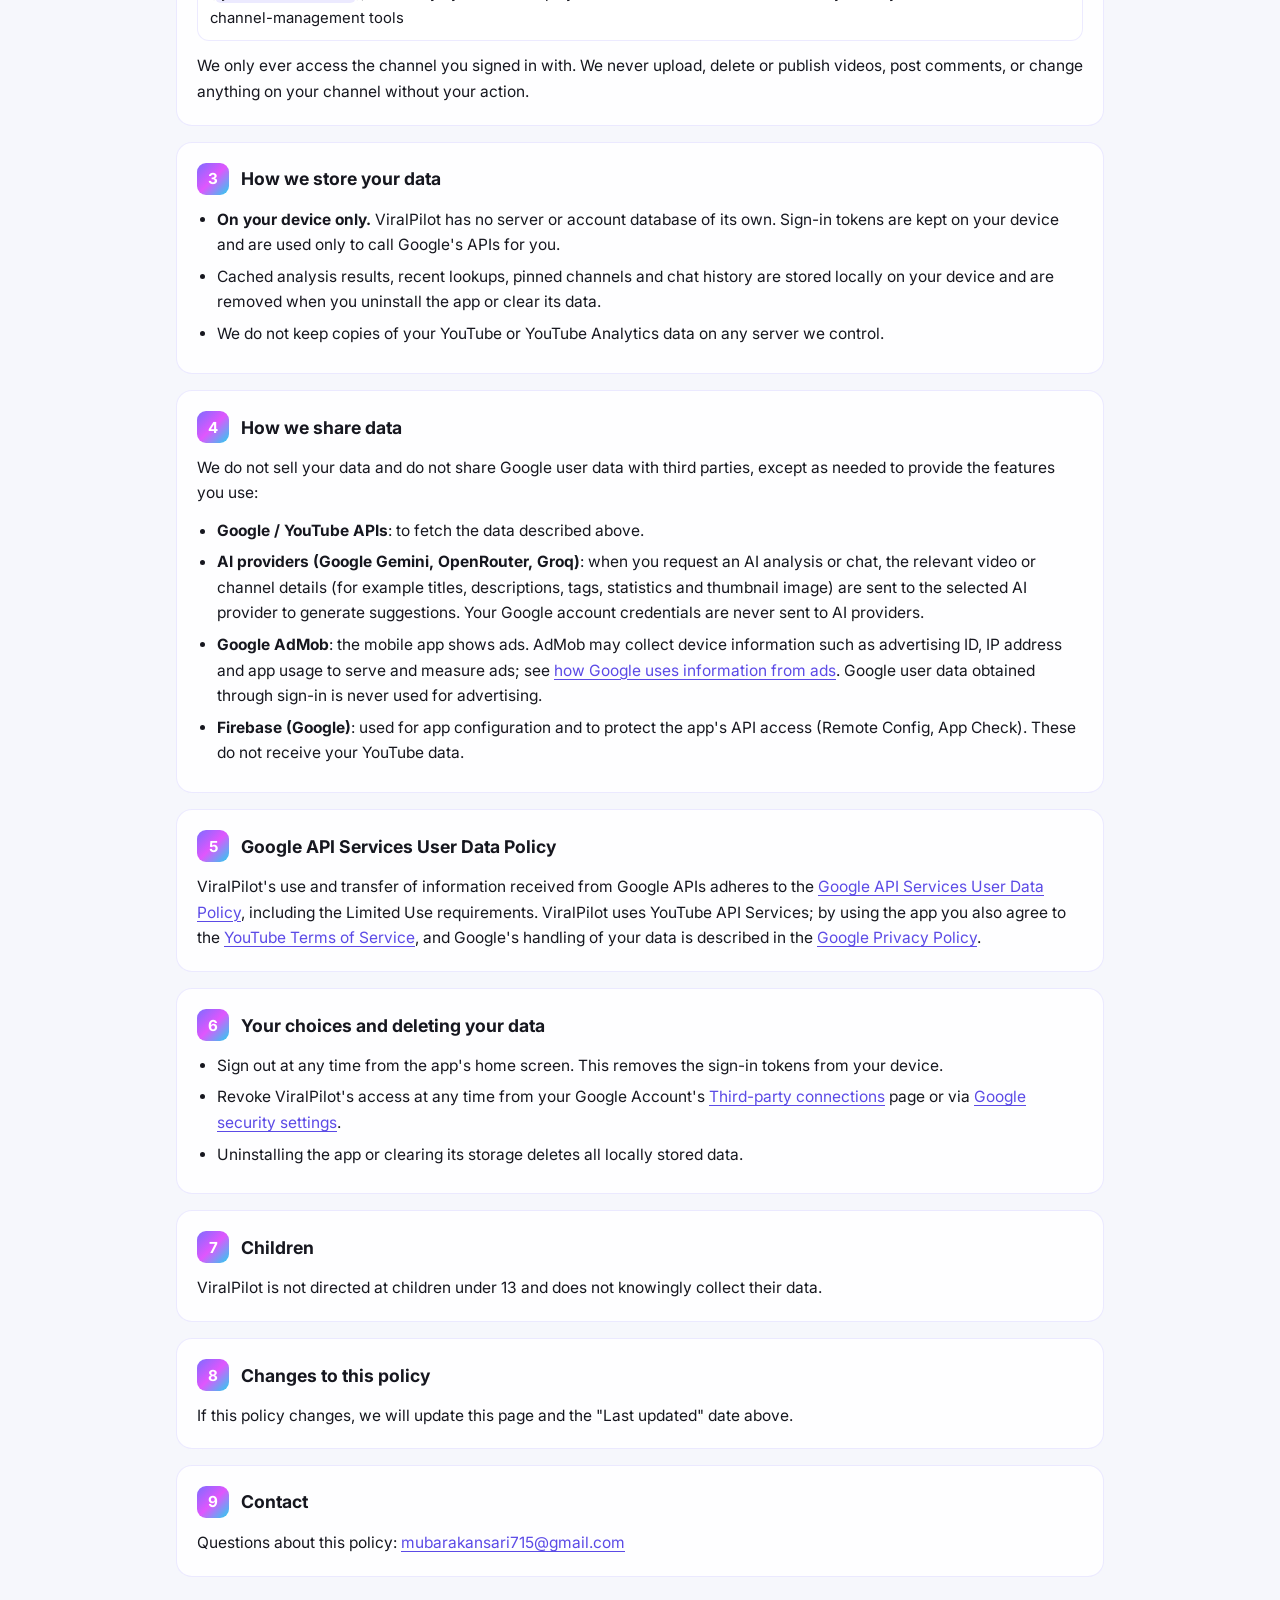
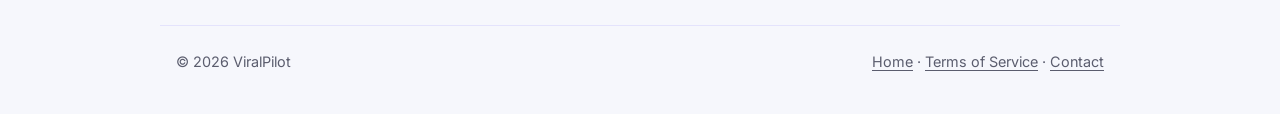
==== commit e72b9feb: "Add Terms of Service page and link it from every page Co-Authored-By: Claude Opus 5.5 <noreply@anthr" ====
--- a/privacy.html
+++ b/privacy.html
@@ -19,7 +19,8 @@
   <a class="brand" href="./"><img src="assets/icon-192.png" alt="">ViralPilot</a>
   <nav>
     <a href="./">Home</a>
-    <a href="privacy.html" aria-current="page">Privacy Policy</a>
+    <a href="privacy.html" aria-current="page">Privacy</a>
+    <a href="terms.html">Terms</a>
   </nav>
 </header>
 
@@ -152,7 +153,7 @@
 
 <footer class="site-footer">
   <span>© 2026 ViralPilot</span>
-  <span><a href="./">Home</a> · <a href="mailto:mubarakansari715@gmail.com">Contact</a></span>
+  <span><a href="./">Home</a> · <a href="terms.html">Terms of Service</a> · <a href="mailto:mubarakansari715@gmail.com">Contact</a></span>
 </footer>
 </body>
 </html>
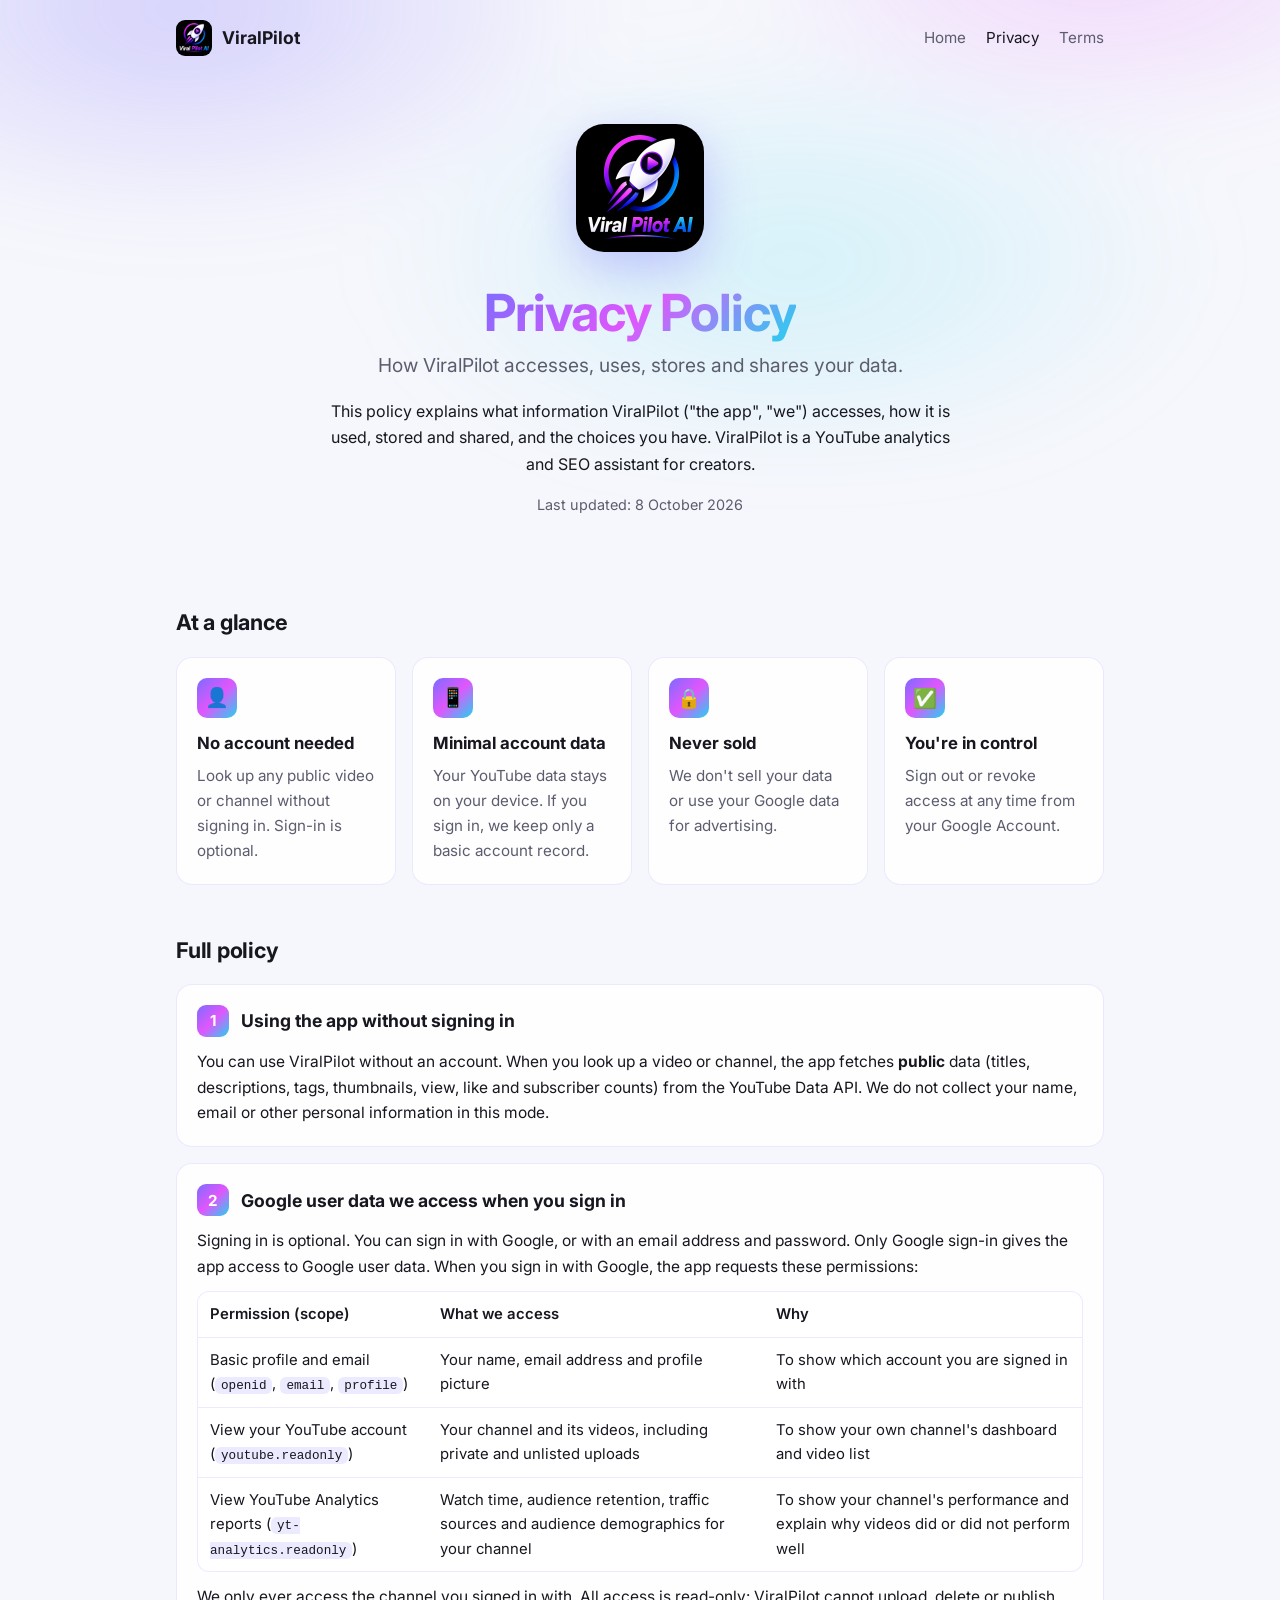
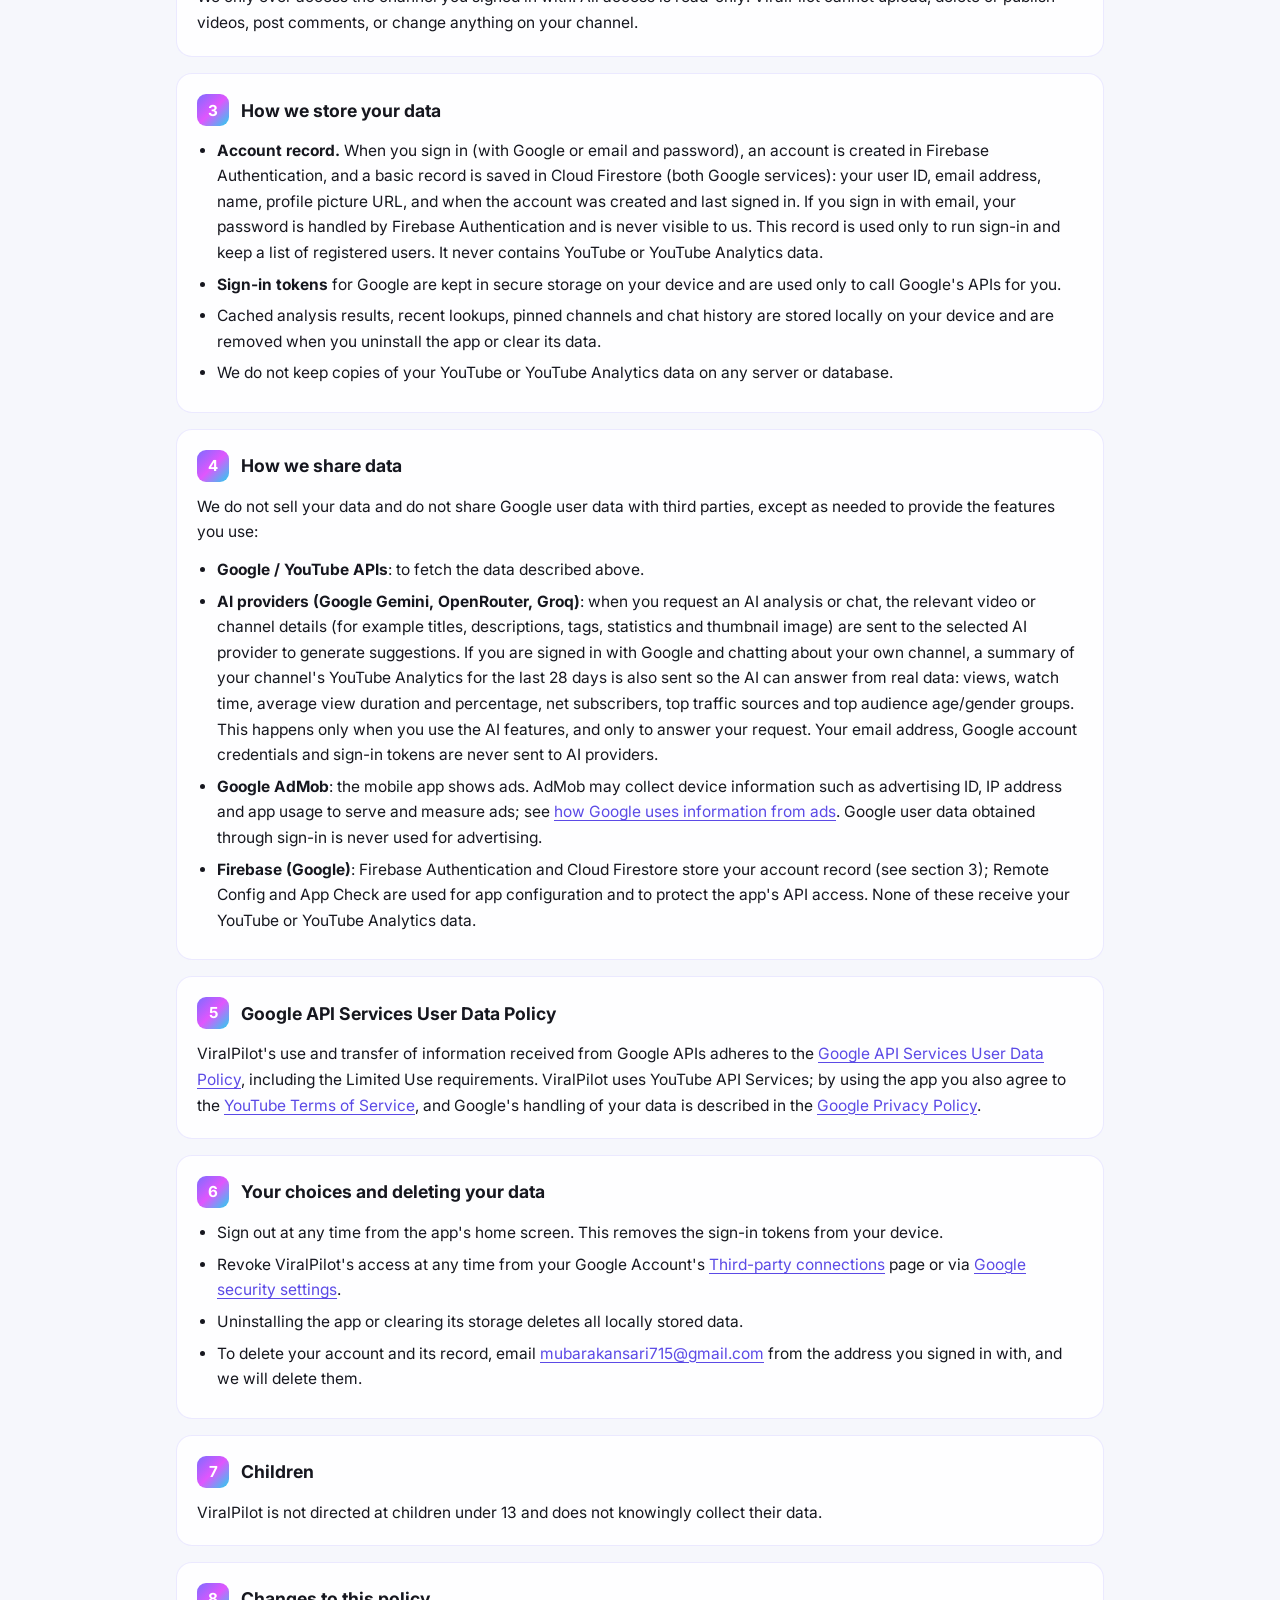
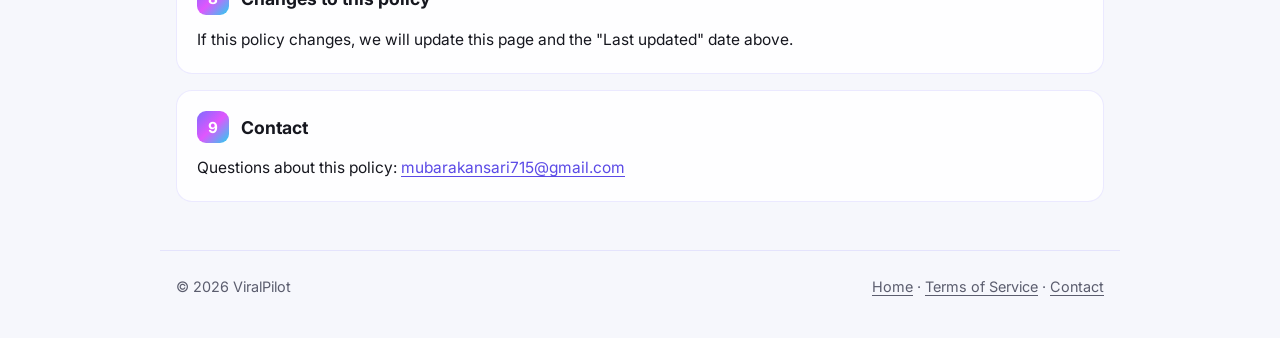
==== commit 9d0c5050: "Align privacy policy, terms and homepage with app's actual data use - Disclose Firebase Auth + Fires" ====
--- a/privacy.html
+++ b/privacy.html
@@ -32,7 +32,7 @@
     <p class="lead">This policy explains what information ViralPilot ("the app", "we") accesses, how it is used,
   stored and shared, and the choices you have. ViralPilot is a YouTube analytics and SEO
   assistant for creators.</p>
-    <p class="updated">Last updated: 7 October 2026</p>
+    <p class="updated">Last updated: 8 October 2026</p>
   </section>
 
   <h2>At a glance</h2>
@@ -44,8 +44,8 @@
     </div>
     <div class="card">
       <div class="icon" aria-hidden="true">📱</div>
-      <h3>Stored on your device</h3>
-      <p>ViralPilot has no server of its own. Your data and sign-in stay on your device.</p>
+      <h3>Minimal account data</h3>
+      <p>Your YouTube data stays on your device. If you sign in, we keep only a basic account record.</p>
     </div>
     <div class="card">
       <div class="icon" aria-hidden="true">🔒</div>
@@ -70,7 +70,9 @@
     </section>
     <section class="card policy-section" id="s2">
       <h3><span class="num">2</span>Google user data we access when you sign in</h3>
-    <p>Signing in with Google is optional. If you sign in, the app requests these permissions:</p>
+    <p>Signing in is optional. You can sign in with Google, or with an email address and password.
+    Only Google sign-in gives the app access to Google user data. When you sign in with Google, the
+    app requests these permissions:</p>
     <div class="table-wrap"><table>
       <tr><th>Permission (scope)</th><th>What we access</th><th>Why</th></tr>
       <tr><td>Basic profile and email (<code>openid</code>, <code>email</code>, <code>profile</code>)</td>
@@ -82,21 +84,24 @@
       <tr><td>View YouTube Analytics reports (<code>yt-analytics.readonly</code>)</td>
           <td>Watch time, audience retention, traffic sources and audience demographics for your channel</td>
           <td>To show your channel's performance and explain why videos did or did not perform well</td></tr>
-      <tr><td>Manage your YouTube account (<code>youtube.force-ssl</code>), used only by the channel-management tools</td>
-          <td>Your videos' titles, descriptions, tags and playlists</td>
-          <td>To update your own videos' details, only when you ask it to</td></tr>
     </table></div>
-    <p>We only ever access the channel you signed in with. We never upload, delete or publish
-    videos, post comments, or change anything on your channel without your action.</p>
+    <p>We only ever access the channel you signed in with. All access is read-only: ViralPilot
+    cannot upload, delete or publish videos, post comments, or change anything on your channel.</p>
     </section>
     <section class="card policy-section" id="s3">
       <h3><span class="num">3</span>How we store your data</h3>
     <ul>
-      <li><strong>On your device only.</strong> ViralPilot has no server or account database of its own.
-        Sign-in tokens are kept on your device and are used only to call Google's APIs for you.</li>
+      <li><strong>Account record.</strong> When you sign in (with Google or email and password), an
+        account is created in Firebase Authentication, and a basic record is saved in Cloud Firestore
+        (both Google services): your user ID, email address, name, profile picture URL, and when the
+        account was created and last signed in. If you sign in with email, your password is handled by
+        Firebase Authentication and is never visible to us. This record is used only to run sign-in and
+        keep a list of registered users. It never contains YouTube or YouTube Analytics data.</li>
+      <li><strong>Sign-in tokens</strong> for Google are kept in secure storage on your device and are
+        used only to call Google's APIs for you.</li>
       <li>Cached analysis results, recent lookups, pinned channels and chat history are stored
         locally on your device and are removed when you uninstall the app or clear its data.</li>
-      <li>We do not keep copies of your YouTube or YouTube Analytics data on any server we control.</li>
+      <li>We do not keep copies of your YouTube or YouTube Analytics data on any server or database.</li>
     </ul>
     </section>
     <section class="card policy-section" id="s4">
@@ -108,13 +113,19 @@
       <li><strong>AI providers (Google Gemini, OpenRouter, Groq)</strong>: when you request an AI analysis
         or chat, the relevant video or channel details (for example titles, descriptions, tags,
         statistics and thumbnail image) are sent to the selected AI provider to generate suggestions.
-        Your Google account credentials are never sent to AI providers.</li>
+        If you are signed in with Google and chatting about your own channel, a summary of your
+        channel's YouTube Analytics for the last 28 days is also sent so the AI can answer from real
+        data: views, watch time, average view duration and percentage, net subscribers, top traffic
+        sources and top audience age/gender groups. This happens only when you use the AI features,
+        and only to answer your request. Your email address, Google account credentials and sign-in
+        tokens are never sent to AI providers.</li>
       <li><strong>Google AdMob</strong>: the mobile app shows ads. AdMob may collect device information
         such as advertising ID, IP address and app usage to serve and measure ads; see
         <a href="https://policies.google.com/technologies/ads">how Google uses information from ads</a>.
         Google user data obtained through sign-in is never used for advertising.</li>
-      <li><strong>Firebase (Google)</strong>: used for app configuration and to protect the app's API
-        access (Remote Config, App Check). These do not receive your YouTube data.</li>
+      <li><strong>Firebase (Google)</strong>: Firebase Authentication and Cloud Firestore store your
+        account record (see section 3); Remote Config and App Check are used for app configuration and
+        to protect the app's API access. None of these receive your YouTube or YouTube Analytics data.</li>
     </ul>
     </section>
     <section class="card policy-section" id="s5">
@@ -134,6 +145,9 @@
         <a href="https://myaccount.google.com/permissions">Third-party connections</a> page or via
         <a href="https://security.google.com/settings/security/permissions">Google security settings</a>.</li>
       <li>Uninstalling the app or clearing its storage deletes all locally stored data.</li>
+      <li>To delete your account and its record, email
+        <a href="mailto:mubarakansari715@gmail.com">mubarakansari715@gmail.com</a> from the address you
+        signed in with, and we will delete them.</li>
     </ul>
     </section>
     <section class="card policy-section" id="s7">
